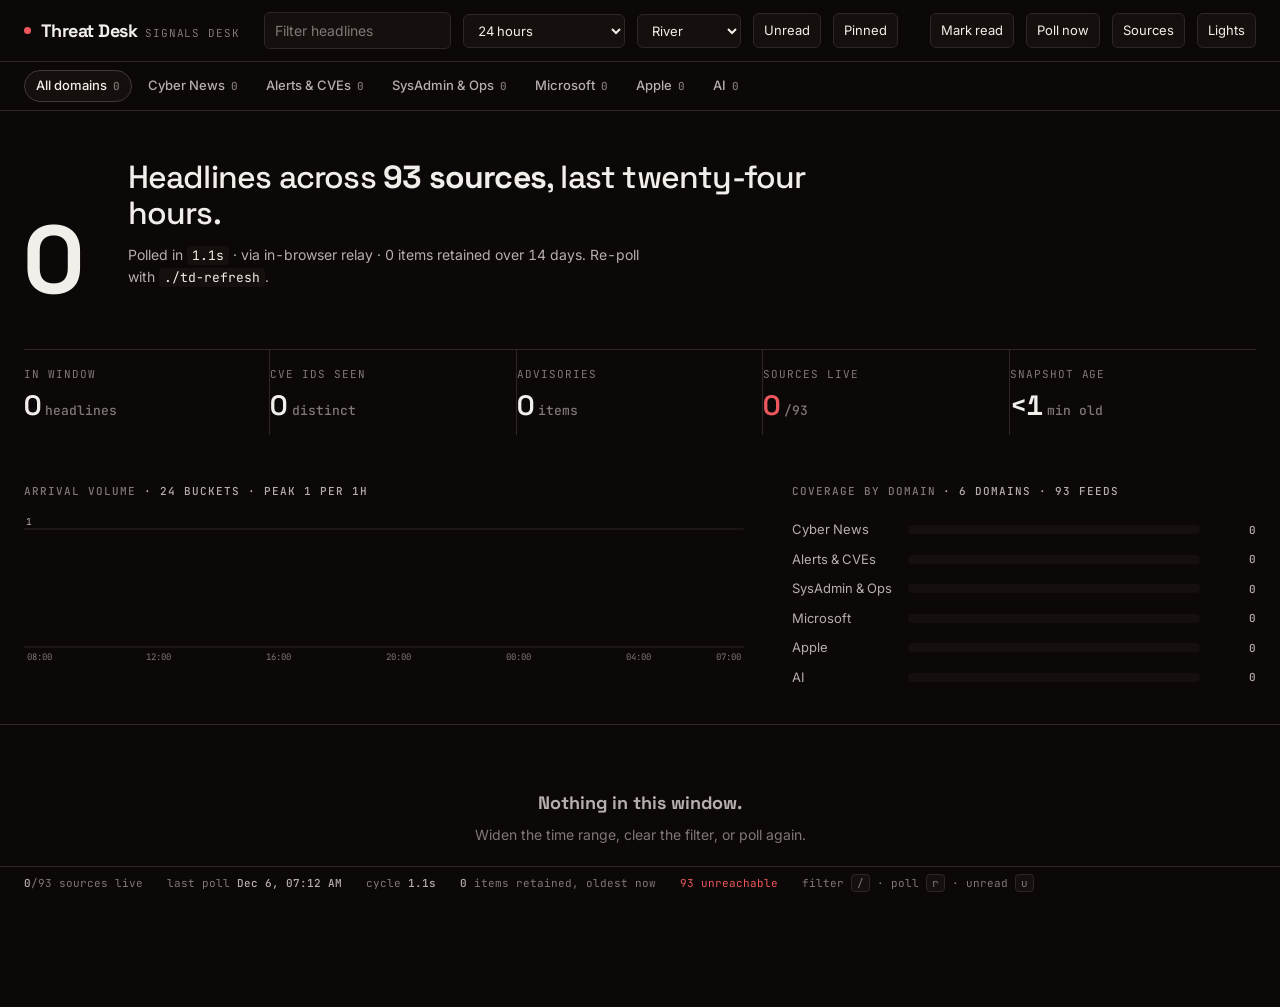
==== threat-desk.html @ 915865d3 "Threat Desk: 93-source security/IT/AI news dashboard Static single-page reader plus a stdlib-only Py" ====
<!doctype html>
<html lang="en" data-theme="night">
<head>
<meta charset="utf-8">
<meta name="viewport" content="width=device-width,initial-scale=1">
<title>Threat Desk</title>
<link rel="preconnect" href="https://fonts.googleapis.com">
<link rel="preconnect" href="https://fonts.gstatic.com" crossorigin>
<link href="https://fonts.googleapis.com/css2?family=Space+Grotesk:wght@500;600;700&family=Inter:wght@400;500;600&family=JetBrains+Mono:wght@400;500;700&display=swap" rel="stylesheet">
<style>
/* Hallmark · genre: atmospheric · macrostructure: Stat-Led · theme: Midnight
 * enrichment: none (typography + data only) · nav: N9 edge-aligned · footer: Ft2 inline status line
 * tone: utilitarian-editorial · anchor hue: 40 (warm) · accent: signal amber, <3% of viewport
 * pre-emit critique: P5 H5 E4 S5 R4 V5
 * Every figure on this page is counted from the live snapshot. No invented metrics.
 */

:root{
  --color-paper:    oklch(14% 0.008 40);
  --color-paper-2:  oklch(17.5% 0.010 40);
  --color-paper-3:  oklch(21% 0.011 40);
  --color-rule:     oklch(28% 0.009 40);
  --color-rule-2:   oklch(35% 0.010 40);
  --color-muted:    oklch(58% 0.008 40);
  --color-ink-2:    oklch(76% 0.007 45);
  --color-ink:      oklch(95% 0.006 60);
  --color-accent:   oklch(70% 0.175 55);
  --color-focus:    oklch(74% 0.170 55);
  --color-critical: oklch(66% 0.185 22);
  --color-good:     oklch(72% 0.130 155);
  --color-data:     oklch(66% 0.115 235);
  --color-scrim:    oklch(10% 0.010 40 / .74);

  --font-display:"Space Grotesk","Helvetica Neue",Helvetica,Arial,sans-serif;
  --font-body:Inter,-apple-system,BlinkMacSystemFont,"Segoe UI",Helvetica,Arial,sans-serif;
  --font-mono:"JetBrains Mono",ui-monospace,SFMono-Regular,Menlo,monospace;

  --text-figure:clamp(3.25rem,7vw + .5rem,6rem);
  --text-3xl:clamp(1.5rem,2vw + .6rem,2rem);
  --text-xl:1.125rem;
  --text-base:.875rem;
  --text-sm:.8125rem;
  --text-xs:.6875rem;

  --space-2xs:4px; --space-xs:8px; --space-sm:12px; --space-md:16px;
  --space-lg:24px; --space-xl:32px; --space-2xl:48px; --space-3xl:64px;

  --rule-hair:1px;
  --radius-sm:4px; --radius-md:6px; --radius-pill:999px;
  --ease-out:cubic-bezier(.22,.61,.36,1);
  --ease-in-out:cubic-bezier(.4,0,.2,1);
  --dur-fast:120ms; --dur-mid:220ms;
}
html[data-theme="day"]{
  --color-paper:    oklch(97.5% 0.006 60);
  --color-paper-2:  oklch(94.5% 0.008 60);
  --color-paper-3:  oklch(91% 0.009 60);
  --color-rule:     oklch(84% 0.008 60);
  --color-rule-2:   oklch(74% 0.010 60);
  --color-muted:    oklch(52% 0.010 55);
  --color-ink-2:    oklch(38% 0.010 50);
  --color-ink:      oklch(19% 0.011 45);
  --color-accent:   oklch(54% 0.180 45);
  --color-focus:    oklch(50% 0.180 45);
  --color-critical: oklch(50% 0.190 25);
  --color-good:     oklch(48% 0.120 155);
  --color-data:     oklch(48% 0.130 240);
  --color-scrim:    oklch(28% 0.010 55 / .55);
}

*{box-sizing:border-box}
html,body{overflow-x:clip}
body{
  margin:0;background:var(--color-paper);color:var(--color-ink);
  font:400 var(--text-base)/1.5 var(--font-body);
  -webkit-font-smoothing:antialiased;
  font-variant-numeric:tabular-nums;
}
a{color:inherit;text-decoration:none}
button,select,input{font:inherit;color:inherit}
:focus-visible{outline:2px solid var(--color-focus);outline-offset:2px;transition:none}
.tnum{font-variant-numeric:tabular-nums}
h1,h2,h3{font-family:var(--font-display);font-style:normal;letter-spacing:-.025em;margin:0}

.bar{position:fixed;top:0;left:0;height:2px;width:0;background:var(--color-accent);
  z-index:99;transition:width var(--dur-mid) var(--ease-out)}
.ctl{position:sticky;top:0;z-index:60;background:var(--color-paper);
  border-bottom:var(--rule-hair) solid var(--color-rule);
  display:flex;align-items:center;gap:var(--space-sm);
  padding:var(--space-sm) var(--space-lg);flex-wrap:wrap}
.mark{display:flex;align-items:baseline;gap:var(--space-xs);margin-right:var(--space-sm)}
.mark b{font-family:var(--font-display);font-weight:700;font-size:var(--text-xl);
  letter-spacing:-.03em}
.mark span{font-family:var(--font-mono);font-size:var(--text-xs);color:var(--color-muted);
  text-transform:uppercase;letter-spacing:.08em}
.led{width:7px;height:7px;border-radius:50%;background:var(--color-good);
  align-self:center;margin-right:2px}
.led[data-s="busy"]{background:var(--color-accent)}
.led[data-s="err"]{background:var(--color-critical)}

input[type=search]{background:var(--color-paper-2);border:var(--rule-hair) solid var(--color-rule);
  border-radius:var(--radius-md);padding:7px 10px;min-width:180px;flex:1 1 180px;max-width:300px;
  outline:none;transition:border-color var(--dur-fast) var(--ease-out)}
input[type=search]::placeholder{color:var(--color-muted)}
input[type=search]:hover{border-color:var(--color-rule-2)}
select,.btn{background:var(--color-paper-2);border:var(--rule-hair) solid var(--color-rule);
  border-radius:var(--radius-md);padding:7px 10px;cursor:pointer;white-space:nowrap;
  font-size:var(--text-sm);
  transition:border-color var(--dur-fast) var(--ease-out),background var(--dur-fast) var(--ease-out)}
.btn:hover,select:hover{border-color:var(--color-rule-2);background:var(--color-paper-3)}
.btn:active{transform:translateY(1px)}
.btn[aria-pressed="true"]{border-color:var(--color-accent);color:var(--color-accent)}
.btn:disabled{opacity:.45;cursor:not-allowed}
.grow{flex:1}

.rail{position:sticky;top:52px;z-index:50;background:var(--color-paper);
  border-bottom:var(--rule-hair) solid var(--color-rule);
  display:flex;gap:var(--space-2xs);padding:var(--space-xs) var(--space-lg);
  overflow-x:auto;scrollbar-width:none}
.rail::-webkit-scrollbar{display:none}
.tab{background:none;border:var(--rule-hair) solid transparent;border-radius:var(--radius-pill);
  padding:5px 11px;color:var(--color-ink-2);font-size:var(--text-sm);font-weight:500;
  white-space:nowrap;cursor:pointer;
  transition:color var(--dur-fast) var(--ease-out),border-color var(--dur-fast) var(--ease-out)}
.tab:hover{color:var(--color-ink);border-color:var(--color-rule)}
.tab[aria-selected="true"]{color:var(--color-ink);border-color:var(--color-rule-2);
  background:var(--color-paper-2)}
.tab i{font-style:normal;font-family:var(--font-mono);font-size:var(--text-xs);
  color:var(--color-muted);margin-left:6px}

.deck{padding:var(--space-2xl) var(--space-lg) var(--space-xl);
  max-width:1560px;margin:0 auto;
  border-bottom:var(--rule-hair) solid var(--color-rule)}
.lede{display:grid;grid-template-columns:minmax(0,auto) minmax(0,1fr);
  gap:var(--space-xl) var(--space-2xl);align-items:end}
.figure{font-family:var(--font-display);font-weight:700;font-size:var(--text-figure);
  line-height:.86;letter-spacing:-.045em;font-variant-numeric:tabular-nums;
  overflow-wrap:anywhere;min-width:0}
.claim{font-family:var(--font-display);font-weight:500;font-size:var(--text-3xl);
  line-height:1.15;max-width:34ch;overflow-wrap:anywhere;min-width:0}
.claim b{font-weight:700}
.qual{color:var(--color-ink-2);margin-top:var(--space-sm);max-width:58ch;font-size:var(--text-base)}
.qual code{font-family:var(--font-mono);font-size:.8125rem;color:var(--color-ink);
  background:var(--color-paper-2);padding:1px 5px;border-radius:var(--radius-sm)}

.kpis{display:grid;grid-template-columns:repeat(auto-fit,minmax(150px,1fr));
  margin-top:var(--space-2xl);border-top:var(--rule-hair) solid var(--color-rule)}
.kpi{padding:var(--space-md) var(--space-lg) var(--space-md) 0;
  border-right:var(--rule-hair) solid var(--color-rule)}
.kpi:last-child{border-right:0}
.kpi dt{font-family:var(--font-mono);font-size:var(--text-xs);color:var(--color-muted);
  text-transform:uppercase;letter-spacing:.09em;margin-bottom:var(--space-xs)}
.kpi dd{margin:0;font-family:var(--font-display);font-weight:600;font-size:1.75rem;
  line-height:1;letter-spacing:-.03em}
.kpi dd small{font-size:.8125rem;font-weight:500;color:var(--color-muted);
  font-family:var(--font-mono);margin-left:5px;letter-spacing:0}
.kpi.alarm dd{color:var(--color-critical)}

.plots{display:grid;grid-template-columns:minmax(0,1.55fr) minmax(0,1fr);
  gap:var(--space-2xl);margin-top:var(--space-2xl)}
.plot h3{font-family:var(--font-mono);font-weight:500;font-size:var(--text-xs);
  color:var(--color-muted);text-transform:uppercase;letter-spacing:.09em;
  margin-bottom:var(--space-md)}
.plot h3 b{color:var(--color-ink-2);font-weight:500}
.plot svg{display:block;width:100%;height:auto;overflow:visible}
.gridline{stroke:var(--color-rule);stroke-width:1}
.col{fill:var(--color-data)}
.col.peak{fill:var(--color-accent)}
.axis{fill:var(--color-muted);font-family:var(--font-mono);font-size:9px}
.vlabel{fill:var(--color-ink-2);font-family:var(--font-mono);font-size:9.5px}
.catrow{display:grid;grid-template-columns:104px minmax(0,1fr) 44px;
  align-items:center;gap:var(--space-sm);padding:5px 0;font-size:var(--text-sm)}
.catrow span:first-child{color:var(--color-ink-2);overflow:hidden;text-overflow:ellipsis;
  white-space:nowrap}
.track{height:9px;background:var(--color-paper-2);border-radius:var(--radius-sm);overflow:hidden}
.track i{display:block;height:100%;background:var(--color-data);
  border-radius:0 var(--radius-sm) var(--radius-sm) 0}
.catrow b{font-family:var(--font-mono);font-weight:500;text-align:right;
  color:var(--color-ink-2);font-size:var(--text-xs)}

main{max-width:1560px;margin:0 auto;padding:0 var(--space-lg) var(--space-3xl)}
.daymark{display:flex;align-items:center;gap:var(--space-md);
  margin:var(--space-xl) 0 var(--space-2xs);padding-top:var(--space-sm)}
.daymark h2{font-family:var(--font-mono);font-weight:500;font-size:var(--text-xs);
  color:var(--color-muted);text-transform:uppercase;letter-spacing:.11em}
.daymark hr{flex:1;border:0;border-top:var(--rule-hair) solid var(--color-rule);margin:0}
.daymark em{font-style:normal;font-family:var(--font-mono);font-size:var(--text-xs);
  color:var(--color-muted)}

.row{display:grid;grid-template-columns:22px 52px minmax(0,1fr) auto 196px;
  align-items:baseline;gap:var(--space-md);
  padding:9px var(--space-xs);border-bottom:var(--rule-hair) solid var(--color-rule);
  transition:background var(--dur-fast) var(--ease-out)}
.row:hover{background:var(--color-paper-2)}
.row.seen .head,.row.seen .src{color:var(--color-muted)}
.pin{background:none;border:0;padding:0;cursor:pointer;color:var(--color-rule-2);
  font-size:.75rem;line-height:1;align-self:center;
  transition:color var(--dur-fast) var(--ease-out)}
.pin:hover{color:var(--color-ink-2)}
.pin[aria-pressed="true"]{color:var(--color-accent)}
.when{font-family:var(--font-mono);font-size:var(--text-xs);color:var(--color-muted);
  text-align:right}
.head{font-weight:450;min-width:0;overflow-wrap:anywhere}
.head a{transition:color var(--dur-fast) var(--ease-out)}
.head a:hover{color:var(--color-accent)}
.gist{display:none;color:var(--color-ink-2);font-size:var(--text-sm);
  margin-top:var(--space-2xs);max-width:88ch}
.row.open .gist{display:block}
.cve{font-family:var(--font-mono);font-size:var(--text-xs);color:var(--color-critical);
  border:var(--rule-hair) solid var(--color-critical);border-radius:var(--radius-sm);
  padding:1px 5px;white-space:nowrap}
.src{font-family:var(--font-mono);font-size:var(--text-xs);color:var(--color-ink-2);
  text-align:right;overflow:hidden;text-overflow:ellipsis;white-space:nowrap}
.src i{font-style:normal;color:var(--color-muted)}
.dot{display:inline-block;width:5px;height:5px;border-radius:50%;
  background:var(--color-accent);margin-right:6px;vertical-align:middle}

.grid{display:grid;grid-template-columns:repeat(auto-fill,minmax(300px,1fr));
  gap:var(--space-md);margin-top:var(--space-lg)}
.panel{background:var(--color-paper-2);border:var(--rule-hair) solid var(--color-rule);
  border-radius:var(--radius-md);display:flex;flex-direction:column;max-height:440px}
.panel header{display:flex;justify-content:space-between;align-items:baseline;
  gap:var(--space-xs);padding:10px var(--space-sm);
  border-bottom:var(--rule-hair) solid var(--color-rule)}
.panel header h3{font-size:var(--text-sm);font-weight:600;letter-spacing:-.01em;
  min-width:0;overflow:hidden;text-overflow:ellipsis;white-space:nowrap}
.panel header span{font-family:var(--font-mono);font-size:var(--text-xs);color:var(--color-muted)}
.panel ul{list-style:none;margin:0;padding:var(--space-2xs) 0;overflow-y:auto}
.panel li{padding:7px var(--space-sm);border-bottom:var(--rule-hair) solid var(--color-rule);
  font-size:var(--text-sm);line-height:1.35}
.panel li:last-child{border-bottom:0}
.panel li:hover{background:var(--color-paper-3)}
.panel li p{margin:3px 0 0;font-family:var(--font-mono);font-size:var(--text-xs);
  color:var(--color-muted)}

.void{color:var(--color-muted);padding:var(--space-3xl) var(--space-lg);text-align:center}
.void b{display:block;font-family:var(--font-display);font-size:var(--text-xl);
  color:var(--color-ink-2);margin-bottom:var(--space-xs)}

.status{position:sticky;bottom:0;z-index:55;background:var(--color-paper);
  border-top:var(--rule-hair) solid var(--color-rule);
  display:flex;gap:var(--space-lg);flex-wrap:wrap;
  padding:var(--space-xs) var(--space-lg);
  font-family:var(--font-mono);font-size:var(--text-xs);color:var(--color-muted)}
.status b{color:var(--color-ink-2);font-weight:500}
.status .fail{color:var(--color-critical)}

dialog{background:var(--color-paper);color:var(--color-ink);
  border:var(--rule-hair) solid var(--color-rule-2);border-radius:var(--radius-md);
  max-width:660px;width:min(94vw,660px);padding:0}
dialog::backdrop{background:var(--color-scrim)}
dialog header{display:flex;justify-content:space-between;align-items:center;gap:var(--space-md);
  padding:var(--space-sm) var(--space-md);border-bottom:var(--rule-hair) solid var(--color-rule)}
dialog header h3{font-size:var(--text-base)}
dialog .scroll{padding:var(--space-md);max-height:62vh;overflow:auto}
.feedrow{display:grid;grid-template-columns:minmax(0,1fr) auto;gap:var(--space-md);
  align-items:start;padding:7px 0;border-bottom:var(--rule-hair) solid var(--color-rule)}
.feedrow label{display:flex;gap:var(--space-xs);align-items:baseline;cursor:pointer;
  font-size:var(--text-sm)}
.feedrow .u{font-family:var(--font-mono);font-size:var(--text-xs);color:var(--color-muted);
  word-break:break-all;margin-top:2px;padding-left:22px}
.feedrow .stat{font-family:var(--font-mono);font-size:var(--text-xs);color:var(--color-muted);
  white-space:nowrap;text-align:right}
.feedrow .stat.bad{color:var(--color-critical)}
.catmark{font-family:var(--font-mono);font-size:var(--text-xs);color:var(--color-accent);
  text-transform:uppercase;letter-spacing:.1em;margin:var(--space-md) 0 var(--space-2xs)}
kbd{font-family:var(--font-mono);font-size:var(--text-xs);background:var(--color-paper-2);
  border:var(--rule-hair) solid var(--color-rule);border-radius:var(--radius-sm);padding:1px 5px}

@media (max-width:1080px){
  .plots{grid-template-columns:minmax(0,1fr)}
  .lede{grid-template-columns:minmax(0,1fr);align-items:start}
}
@media (max-width:720px){
  .ctl,.rail,.status,main,.deck{padding-left:var(--space-md);padding-right:var(--space-md)}
  .ctl{gap:var(--space-xs) var(--space-2xs);padding-top:var(--space-xs);
    padding-bottom:var(--space-xs)}
  .ctl .btn,.ctl select{padding:6px 9px;font-size:var(--text-xs)}
  .mark{width:100%;margin-right:0}
  input[type=search]{max-width:none;flex-basis:100%}
  .rail{position:static}
  .status{position:static}
  .deck{padding-top:var(--space-xl)}
  .row{grid-template-columns:20px 46px minmax(0,1fr);row-gap:var(--space-2xs)}
  .row .cve{grid-column:2;justify-self:start}
  .row .src{grid-column:3;text-align:left;justify-self:start}
  .gist{display:none!important}
  .kpis{grid-template-columns:repeat(2,minmax(0,1fr));gap:0 var(--space-md)}
  .kpi{border-right:0;border-bottom:var(--rule-hair) solid var(--color-rule);padding-right:0}
  .status{gap:var(--space-sm)}
}
@media (prefers-reduced-motion:reduce){
  *{transition-duration:60ms!important;animation:none!important}
}
</style>
</head>
<body>
<div class="bar" id="bar" aria-hidden="true"></div>

<div class="ctl">
  <div class="mark"><span class="led" id="led" title="poll status"></span>
    <b>Threat&nbsp;Desk</b><span id="opline">signals desk</span></div>
  <input type="search" id="q" placeholder="Filter headlines" aria-label="Filter headlines">
  <select id="win" aria-label="Time window">
    <option value="6">6 hours</option>
    <option value="24" selected>24 hours</option>
    <option value="72">3 days</option>
    <option value="168">7 days</option>
    <option value="0">Everything retained</option>
  </select>
  <select id="view" aria-label="Layout">
    <option value="river">River</option>
    <option value="grid">By source</option>
  </select>
  <button class="btn" id="unseen" aria-pressed="false">Unread</button>
  <button class="btn" id="pinned" aria-pressed="false">Pinned</button>
  <div class="grow"></div>
  <button class="btn" id="markall">Mark read</button>
  <button class="btn" id="poll">Poll now</button>
  <button class="btn" id="srcbtn">Sources</button>
  <button class="btn" id="lights" aria-label="Toggle light and dark">Lights</button>
</div>

<nav class="rail" id="rail" role="tablist" aria-label="Coverage domains"></nav>

<section class="deck" aria-label="Coverage summary">
  <div class="lede">
    <div class="figure tnum" id="figure">&mdash;</div>
    <div>
      <h1 class="claim" id="claim">Headlines pulled since the last poll.</h1>
      <p class="qual" id="qual"></p>
    </div>
  </div>
  <dl class="kpis" id="kpis"></dl>
  <div class="plots">
    <div class="plot"><h3 id="volh">Arrival volume</h3><div id="vol"></div></div>
    <div class="plot"><h3 id="cath">Coverage by domain</h3><div id="cat"></div></div>
  </div>
</section>

<main id="out"><div class="void"><b>Loading snapshot&hellip;</b></div></main>

<footer class="status" id="status"></footer>

<dialog id="dlg" aria-label="Source inventory">
  <header><h3>Source inventory <span id="dcount"></span></h3>
    <button class="btn" id="dclose">Close</button></header>
  <div class="scroll" id="dbody"></div>
</dialog>

<script>
const FEEDS = {
  "Cyber News": [
    {n:"Krebs on Security", u:"https://krebsonsecurity.com/feed/"},
    {n:"BleepingComputer", u:"https://www.bleepingcomputer.com/feed/"},
    {n:"The Hacker News", u:"https://feeds.feedburner.com/TheHackersNews"},
    {n:"The Record", u:"https://therecord.media/feed"},
    {n:"SecurityWeek", u:"https://www.securityweek.com/feed/"},
    {n:"Dark Reading", u:"https://www.darkreading.com/rss.xml"},
    {n:"Schneier on Security", u:"https://www.schneier.com/feed/atom/"},
    {n:"Graham Cluley", u:"https://grahamcluley.com/feed/"},
    {n:"Risky Business News", u:"https://news.risky.biz/feed/"},
    {n:"SANS Internet Storm Center", u:"https://isc.sans.edu/rssfeed_full.xml"},
    {n:"Ars Technica Security", u:"https://arstechnica.com/security/feed/"},
    {n:"Help Net Security", u:"https://www.helpnetsecurity.com/feed/"},
    {n:"Infosecurity Magazine", u:"https://www.infosecurity-magazine.com/rss/news/"},
    {n:"CyberScoop", u:"https://cyberscoop.com/feed/"},
    {n:"Malwarebytes Labs", u:"https://www.malwarebytes.com/blog/feed/index.xml"},
    {n:"Sophos News", u:"https://feeds.feedburner.com/sophos/dgdY"},
    {n:"Google Project Zero", u:"https://googleprojectzero.blogspot.com/feeds/posts/default"},
    {n:"Unit 42 (Palo Alto)", u:"https://unit42.paloaltonetworks.com/feed/"},
    {n:"Cisco Talos", u:"https://blog.talosintelligence.com/rss/"},
    {n:"Microsoft Security Blog", u:"https://www.microsoft.com/en-us/security/blog/feed/"},
    {n:"Rapid7", u:"https://blog.rapid7.com/rss/"},
    {n:"Securelist (Kaspersky)", u:"https://securelist.com/feed/"},
    {n:"CrowdStrike Blog", u:"https://www.crowdstrike.com/en-us/blog/feed"},
    {n:"ESET WeLiveSecurity", u:"https://www.welivesecurity.com/en/rss/feed/"},
    {n:"Bitdefender Labs", u:"https://www.bitdefender.com/blog/api/rss/labs/"},
    {n:"Tenable Blog", u:"https://www.tenable.com/blog/feed"},
    {n:"Wiz Blog", u:"https://www.wiz.io/feed/rss.xml"},
    {n:"Qualys Blog", u:"https://blog.qualys.com/feed"},
    {n:"Citizen Lab", u:"https://citizenlab.ca/feed/"},
    {n:"Have I Been Pwned", u:"https://feeds.feedburner.com/haveibeenpwnedlatestbreaches"}
  ],
  "Alerts & CVEs": [
    {n:"CISA All Advisories", u:"https://www.cisa.gov/cybersecurity-advisories/all.xml"},
    {n:"CISA Cybersecurity Advisories", u:"https://www.cisa.gov/cybersecurity-advisories/cybersecurity-advisories.xml"},
    {n:"CISA ICS Advisories", u:"https://www.cisa.gov/cybersecurity-advisories/ics-advisories.xml"},
    {n:"NCSC UK", u:"https://www.ncsc.gov.uk/api/1/services/v1/report-rss-feed.xml"},
    {n:"CVE Feed (latest)", u:"https://cvefeed.io/rssfeed/latest.xml"},
    {n:"Zero Day Initiative (published)", u:"https://www.zerodayinitiative.com/rss/published/"},
    {n:"Zero Day Initiative (upcoming)", u:"https://www.zerodayinitiative.com/rss/upcoming/"},
    {n:"Full Disclosure", u:"https://seclists.org/rss/fulldisclosure.rss"},
    {n:"Exploit-DB", u:"https://www.exploit-db.com/rss.xml"},
    {n:"Ubuntu Security Notices", u:"https://ubuntu.com/security/notices/rss.xml"},
    {n:"MSRC Update Guide", u:"https://api.msrc.microsoft.com/update-guide/rss"},
    {n:"Apple OS & Security Releases", u:"https://developer.apple.com/news/releases/rss/releases.rss"}
  ],
  "SysAdmin & Ops": [
    {n:"The Register", u:"https://www.theregister.com/headlines.atom"},
    {n:"Ars Technica IT", u:"https://feeds.arstechnica.com/arstechnica/technology-lab"},
    {n:"Hacker News", u:"https://hnrss.org/frontpage"},
    {n:"Cloudflare Blog", u:"https://blog.cloudflare.com/rss/"},
    {n:"AWS News", u:"https://aws.amazon.com/blogs/aws/feed/"},
    {n:"Google Cloud Blog", u:"https://cloudblog.withgoogle.com/rss/"},
    {n:"Kubernetes Blog", u:"https://kubernetes.io/feed.xml"},
    {n:"Docker Blog", u:"https://www.docker.com/blog/feed/"},
    {n:"IT Notes", u:"https://it-notes.dragas.net/index.xml"},
    {n:"ServeTheHome", u:"https://www.servethehome.com/feed/"},
    {n:"Last Week in AWS", u:"https://www.lastweekinaws.com/feed/"},
    {n:"Practical 365", u:"https://practical365.com/feed/"},
    {n:"4sysops", u:"https://4sysops.com/feed/"},
    {n:"Petri IT Knowledgebase", u:"https://petri.com/feed/"}
  ],
  "Microsoft": [
    {n:"Microsoft 365 Blog", u:"https://www.microsoft.com/en-us/microsoft-365/blog/feed/"},
    {n:"Windows Blogs", u:"https://blogs.windows.com/feed"},
    {n:"Windows Insider", u:"https://blogs.windows.com/windows-insider/feed/"},
    {n:"Windows IT Pro Blog", u:"https://techcommunity.microsoft.com/t5/s/gxcuf89792/rss/board?board.id=Windows-ITPro-Blog"},
    {n:"Azure Updates", u:"https://www.microsoft.com/releasecommunications/api/v2/azure/rss"},
    {n:"Microsoft 365 Roadmap", u:"https://www.microsoft.com/releasecommunications/api/v2/m365/rss"},
    {n:"Microsoft Dev Blogs", u:"https://devblogs.microsoft.com/feed/"},
    {n:"PowerShell Team", u:"https://devblogs.microsoft.com/powershell/feed/"},
    {n:"Azure Infrastructure Blog", u:"https://techcommunity.microsoft.com/t5/s/gxcuf89792/rss/board?board.id=AzureInfrastructureBlog"},
    {n:"Neowin", u:"https://www.neowin.net/news/rss/"},
    {n:"Windows Central", u:"https://www.windowscentral.com/rss"}
  ],
  "Apple": [
    {n:"Apple Newsroom", u:"https://www.apple.com/newsroom/rss-feed.rss"},
    {n:"Apple Developer News", u:"https://developer.apple.com/news/rss/news.rss"},
    {n:"Apple OS & Security Releases", u:"https://developer.apple.com/news/releases/rss/releases.rss"},
    {n:"9to5Mac", u:"https://9to5mac.com/feed/"},
    {n:"MacRumors", u:"https://feeds.macrumors.com/MacRumors-All"},
    {n:"AppleInsider", u:"https://appleinsider.com/rss/news/"},
    {n:"Six Colors", u:"https://sixcolors.com/feed/"},
    {n:"Daring Fireball", u:"https://daringfireball.net/feeds/main"},
    {n:"The Eclectic Light Company", u:"https://eclecticlight.co/feed/"},
    {n:"Mr. Macintosh", u:"https://mrmacintosh.com/feed/"},
    {n:"Michael Tsai", u:"https://mjtsai.com/blog/feed/"}
  ],
  "AI": [
    {n:"OpenAI", u:"https://openai.com/news/rss.xml"},
    {n:"Google DeepMind", u:"https://deepmind.google/blog/rss.xml"},
    {n:"Google AI", u:"https://blog.google/technology/ai/rss/"},
    {n:"Hugging Face", u:"https://huggingface.co/blog/feed.xml"},
    {n:"Simon Willison", u:"https://simonwillison.net/atom/everything/"},
    {n:"Import AI", u:"https://importai.substack.com/feed"},
    {n:"Latent Space", u:"https://www.latent.space/feed"},
    {n:"Ahead of AI", u:"https://magazine.sebastianraschka.com/feed"},
    {n:"MIT Tech Review AI", u:"https://www.technologyreview.com/topic/artificial-intelligence/feed"},
    {n:"The Verge AI", u:"https://www.theverge.com/rss/ai-artificial-intelligence/index.xml"},
    {n:"Ars Technica AI", u:"https://arstechnica.com/ai/feed/"},
    {n:"Microsoft Research", u:"https://www.microsoft.com/en-us/research/feed/"},
    {n:"NVIDIA Blog", u:"https://blogs.nvidia.com/feed/"},
    {n:"arXiv cs.AI", u:"https://export.arxiv.org/api/query?search_query=cat:cs.AI&sortBy=submittedDate&sortOrder=descending&max_results=40"},
    {n:"arXiv cs.CR", u:"https://export.arxiv.org/api/query?search_query=cat:cs.CR&sortBy=submittedDate&sortOrder=descending&max_results=40"}
  ]
};var EMBED={t:0,items:[],health:[],poll:null}; /*__EMBED__*/

/* ── operator label ────────────────────────────────────────────────
   Put your name between the quotes and it appears in the masthead and
   the status line. Left blank, the desk just reads "signals desk".   */
const OPERATOR = "";

const LS={seen:'td.seen',pin:'td.pin',off:'td.off',cache:'td.cache',
          lights:'td.lights',tab:'td.tab',view:'td.view'};
const load=(k,d)=>{try{return JSON.parse(localStorage.getItem(k))??d}catch(e){return d}};
const save=(k,v)=>{try{localStorage.setItem(k,JSON.stringify(v))}catch(e){}};

let seen=new Set(load(LS.seen,[]));
let pin=new Map(load(LS.pin,[]));
let off=new Set(load(LS.off,[]));
let items=[], health=[], poll=null, stamp=0;
let feedState={};
let tab=load(LS.tab,'ALL'), unseenOnly=false, pinnedOnly=false;

const CATS=Object.keys(FEEDS);
const ALLFEEDS=CATS.flatMap(c=>FEEDS[c].map(f=>({...f,cat:c})));
const el=id=>document.getElementById(id);
const CVE=/CVE-\d{4}-\d{4,7}/i;
/* short domain codes so the source column stays one dense line */
const CODE={'Cyber News':'CYB','Alerts & CVEs':'ADV','SysAdmin & Ops':'OPS',
            'Microsoft':'MS','Apple':'APL','AI':'AI'};
const code=c=>CODE[c]||c.slice(0,3).toUpperCase();

const PROXIES=[u=>u,u=>'https://api.rss2json.com/v1/api.json?rss_url='+encodeURIComponent(u)];
const T=(u,ms=9000)=>fetch(u,{redirect:'follow',signal:AbortSignal.timeout(ms)});

async function grab(url){
  let lastErr='';
  for(const p of PROXIES){
    const target=p(url);
    try{
      const r=await T(target);
      if(!r.ok){lastErr='HTTP '+r.status;continue}
      const t=await r.text();
      if(t.length<80){lastErr='empty';continue}
      if(target.includes('rss2json')){
        const j=JSON.parse(t);
        if(j.status!=='ok'){lastErr=(j.message||'rss2json error').slice(0,60);continue}
        return {json:j};
      }
      return t;
    }catch(e){lastErr=(e.name==='TimeoutError'?'timeout':e.message)||'fetch failed'}
  }
  throw new Error(lastErr||'unreachable');
}

const pickText=(e,...names)=>{
  for(const n of names){const x=e.querySelector(n);if(x&&x.textContent.trim())return x.textContent.trim()}
  return '';
};
function linkOf(e){
  const a=[...e.querySelectorAll('link')];
  const alt=a.find(l=>l.getAttribute('rel')==='alternate'&&l.getAttribute('href'));
  if(alt)return alt.getAttribute('href');
  const h=a.find(l=>l.getAttribute('href'));
  if(h)return h.getAttribute('href');
  const t=a.find(l=>l.textContent.trim());
  return t?t.textContent.trim():pickText(e,'guid');
}
const strip=s=>s.replace(/<[^>]*>/g,' ').replace(/&[a-z#0-9]+;/gi,' ').replace(/\s+/g,' ').trim();

function parse(raw,feed){
  if(raw&&raw.json)
    return (raw.json.items||[]).map(i=>mk(i.title,i.link,i.pubDate,i.description,feed));
  const doc=new DOMParser().parseFromString(raw,'text/xml');
  const nodes=[...doc.querySelectorAll('item,entry')];
  if(!nodes.length)throw new Error('no items');
  return nodes.map(e=>node(e,feed)).filter(Boolean);
}
function node(e,feed){
  const title=pickText(e,'title');
  if(!title)return null;
  return mk(title,linkOf(e),pickText(e,'pubDate','published','updated','date'),
            pickText(e,'description','summary','content'),feed);
}
function mk(title,link,date,gist,feed){
  let t=Date.parse(date||'')||0;
  if(t>Date.now())t=Date.now();
  return {id:(feed.n+'|'+(link||title)).slice(0,300),title:strip(title).slice(0,300),
          link:link||'',ts:t,sum:strip(gist||'').slice(0,320),src:feed.n,cat:feed.cat};
}

let polling=false;
async function repoll(){
  if(polling)return;
  polling=true;
  el('poll').disabled=true;
  const active=ALLFEEDS.filter(f=>!off.has(f.u));
  const queue=[...active];
  let done=0,ok=0;
  const t0=Date.now();
  el('led').dataset.s='busy';
  const worker=async()=>{
    while(queue.length){
      const f=queue.shift();
      try{
        const got=parse(await grab(f.u),f);
        items=items.filter(i=>i.src!==f.n).concat(got);
        feedState[f.n]={ok:1,items:got.length};ok++;
      }catch(e){feedState[f.n]={ok:0,err:e.message}}
      done++;
      el('bar').style.width=(done/active.length*100)+'%';
      el('status').innerHTML='<span>polling <b>'+done+'</b>/'+active.length+' sources…</span>';
      if(done%6===0)draw();
    }
  };
  await Promise.all(Array.from({length:8},worker));
  dedupe();
  health=active.map(f=>({n:f.n,cat:f.cat,ok:feedState[f.n]&&feedState[f.n].ok?1:0,
                         items:(feedState[f.n]||{}).items||0,ms:0,
                         err:(feedState[f.n]||{}).err||''}));
  poll={sources:active.length,live:ok,seconds:+((Date.now()-t0)/1000).toFixed(1),
        median_ms:0,retain_days:14,browser:1};
  stamp=Date.now();
  save(LS.cache,{t:stamp,items:items.slice(0,4000),health,poll});
  el('led').dataset.s=ok?'':'err';
  el('bar').style.width='0';
  el('poll').disabled=false;
  polling=false;
  draw();
}
function dedupe(){
  const keys=new Set(),out=[];
  for(const i of items.sort((a,b)=>b.ts-a.ts)){
    const k=i.title.toLowerCase().replace(/[^a-z0-9]/g,'').slice(0,70);
    if(k&&keys.has(k))continue;
    keys.add(k);out.push(i);
  }
  items=out;
}

const hours=()=>+el('win').value;
const windowStart=()=>{const h=hours();return h?Date.now()-h*36e5:0};
function inWindow(){
  const cut=windowStart();
  return items.filter(i=>!cut||!i.ts||i.ts>=cut);
}
function visible(){
  const q=el('q').value.trim().toLowerCase();
  const cut=windowStart();
  const list=pinnedOnly?[...pin.values()]:items;
  return list.filter(i=>{
    if(tab!=='ALL'&&i.cat!==tab)return false;
    if(!pinnedOnly&&cut&&i.ts&&i.ts<cut)return false;
    if(unseenOnly&&seen.has(i.id))return false;
    if(q&&!(i.title+' '+i.src+' '+i.sum).toLowerCase().includes(q))return false;
    return true;
  }).sort((a,b)=>b.ts-a.ts);
}
const num=n=>n.toLocaleString('en-US');
const ago=ts=>{
  if(!ts)return '—';
  const m=(Date.now()-ts)/6e4;
  if(m<1)return 'now';
  if(m<60)return Math.round(m)+'m';
  if(m<48*60)return Math.round(m/60)+'h';
  return Math.round(m/1440)+'d';
};
const esc=s=>String(s).replace(/[&<>"]/g,c=>({'&':'&amp;','<':'&lt;','>':'&gt;','"':'&quot;'}[c]));

/* ── masthead: lead figure, worded claim, counted KPIs ─────────── */
const WORDS={6:'six hours',24:'twenty-four hours',72:'three days',168:'seven days'};

function masthead(){
  const win=inWindow();
  const h=hours();
  const cves=new Set();
  for(const i of win){const m=i.title.match(CVE);if(m)cves.add(m[0].toUpperCase())}
  const advisories=win.filter(i=>i.cat==='Alerts & CVEs').length;
  const live=poll?poll.live:health.filter(x=>x.ok).length;
  const total=poll?poll.sources:ALLFEEDS.length-off.size;
  const age=stamp?Math.round((Date.now()-stamp)/6e4):0;

  if(!ticking)el('figure').textContent=num(win.length);
  el('claim').innerHTML='Headlines across <b>'+total+' sources</b>, '+
    (h?'last '+WORDS[h]:'all retained')+'.';

  const parts=[];
  if(poll){
    parts.push('Polled in <code>'+poll.seconds+'s</code>');
    if(poll.median_ms)parts.push('median <code>'+poll.median_ms+'ms</code> per source');
    if(poll.browser)parts.push('via in-browser relay');
  }
  parts.push(num(items.length)+' items retained over '+(poll?poll.retain_days:14)+' days');
  el('qual').innerHTML=parts.join(' · ')+'. Re-poll with <code>./td-refresh</code>'+
    (OPERATOR?' — desk operated by '+esc(OPERATOR):'')+'.';
  el('opline').textContent=OPERATOR?OPERATOR.toUpperCase():'signals desk';

  el('kpis').innerHTML=[
    ['in window',num(win.length),'headlines',''],
    ['cve ids seen',num(cves.size),'distinct',cves.size?'alarm':''],
    ['advisories',num(advisories),'items',''],
    ['sources live',live+'<small>/'+total+'</small>','',live<total?'alarm':''],
    ['snapshot age',age<1?'&lt;1':num(age),'min old','']
  ].map(function(r){
    return '<div class="kpi '+r[3]+'"><dt>'+r[0]+'</dt><dd>'+r[1]+
           (r[2]?'<small>'+r[2]+'</small>':'')+'</dd></div>';
  }).join('');

  volume(win);
  domains(win);
}

/* Arrival volume — one series, magnitude over time. No legend (the title
   names the series); the peak column carries the accent; 2px surface gap. */
function volume(win){
  const h=hours()||168;
  const buckets=h<=24?h:(h<=72?24:14);
  const span=h<=72?h*36e5/buckets:864e5;
  const now=Date.now();
  const counts=new Array(buckets).fill(0);
  for(const i of win){
    if(!i.ts)continue;
    const b=Math.floor((now-i.ts)/span);
    if(b>=0&&b<buckets)counts[buckets-1-b]++;
  }
  const max=Math.max.apply(null,counts.concat([1]));
  const W=720,H=150,padT=14,padB=18;
  const plotH=H-padT-padB, slot=W/buckets;
  const bw=Math.min(24,Math.max(3,slot-2));
  const base=padT+plotH;
  const every=buckets>14?Math.ceil(buckets/6):Math.ceil(buckets/8);
  let bars='',labels='';
  counts.forEach(function(c,n){
    const bh=c/max*plotH;
    const x=n*slot+(slot-bw)/2, y=base-bh, r=Math.min(4,bh/2);
    bars+='<path class="col'+(c===max?' peak':'')+'" d="M'+x.toFixed(1)+' '+base.toFixed(1)+
          'V'+(y+r).toFixed(1)+'a'+r.toFixed(1)+' '+r.toFixed(1)+' 0 0 1 '+r.toFixed(1)+' -'+r.toFixed(1)+
          'h'+(bw-2*r).toFixed(1)+'a'+r.toFixed(1)+' '+r.toFixed(1)+' 0 0 1 '+r.toFixed(1)+' '+r.toFixed(1)+
          'V'+base.toFixed(1)+'Z"><title>'+c+' item'+(c===1?'':'s')+' · '+
          bucketLabel(n,buckets,span,now)+'</title></path>';
    if(n%every===0||n===buckets-1)
      labels+='<text class="axis" x="'+(x+bw/2).toFixed(1)+'" y="'+(H-5)+
              '" text-anchor="middle">'+bucketTick(n,buckets,span,now)+'</text>';
  });
  el('volh').innerHTML='Arrival volume <b>· '+buckets+' buckets · peak '+max+' per '+
    (span>=864e5?'day':(span/36e5).toFixed(0)+'h')+'</b>';
  el('vol').innerHTML='<svg viewBox="0 0 '+W+' '+H+'" role="img" aria-label="Arrival volume, '+
    buckets+' buckets, peak '+max+'">'+
    '<line class="gridline" x1="0" y1="'+padT+'" x2="'+W+'" y2="'+padT+'"></line>'+
    '<line class="gridline" x1="0" y1="'+base+'" x2="'+W+'" y2="'+base+'"></line>'+
    '<text class="vlabel" x="2" y="'+(padT-4)+'">'+max+'</text>'+bars+labels+'</svg>';
}
function bucketDate(n,buckets,span,now){return new Date(now-(buckets-1-n)*span)}
function bucketLabel(n,buckets,span,now){
  const d=bucketDate(n,buckets,span,now);
  return span>=864e5?d.toLocaleDateString('en-US',{month:'short',day:'numeric'})
                    :d.toLocaleTimeString('en-US',{hour:'numeric'});
}
function bucketTick(n,buckets,span,now){
  const d=bucketDate(n,buckets,span,now);
  return span>=864e5?(d.getMonth()+1)+'/'+d.getDate()
                    :String(d.getHours()).padStart(2,'0')+':00';
}

/* Coverage by domain — magnitude by category, every bar directly labelled. */
function domains(win){
  const rows=CATS.map(c=>[c,win.filter(i=>i.cat===c).length]).sort((a,b)=>b[1]-a[1]);
  const max=Math.max.apply(null,rows.map(r=>r[1]).concat([1]));
  const feeds=CATS.reduce((n,c)=>n+FEEDS[c].length,0);
  el('cath').innerHTML='Coverage by domain <b>· '+CATS.length+' domains · '+feeds+' feeds</b>';
  el('cat').innerHTML=rows.map(function(r){
    return '<div class="catrow" title="'+esc(r[0])+' · '+num(r[1])+' in window">'+
      '<span>'+esc(r[0])+'</span>'+
      '<div class="track"><i style="width:'+(r[1]/max*100).toFixed(1)+'%"></i></div>'+
      '<b>'+num(r[1])+'</b></div>';
  }).join('');
}

/* ── the river ─────────────────────────────────────────────────── */
function rowHTML(i){
  const cve=(i.title.match(CVE)||[])[0];
  const alert=i.cat==='Alerts & CVEs';
  return '<article class="row'+(seen.has(i.id)?' seen':'')+'" data-id="'+esc(i.id)+'">'+
    '<button class="pin" data-pin="1" aria-pressed="'+(pin.has(i.id)?'true':'false')+
      '" aria-label="Pin headline">&#9679;</button>'+
    '<span class="when">'+ago(i.ts)+'</span>'+
    '<div class="head">'+(alert?'<span class="dot" aria-hidden="true"></span>':'')+
      '<a href="'+esc(i.link)+'" target="_blank" rel="noopener">'+esc(i.title)+'</a>'+
      (i.sum?'<p class="gist">'+esc(i.sum)+'</p>':'')+'</div>'+
    (cve?'<span class="cve">'+esc(cve.toUpperCase())+'</span>':'<span></span>')+
    '<span class="src">'+esc(i.src)+'<i> · '+code(i.cat)+'</i></span></article>';
}

function draw(){
  rail();
  masthead();
  statusline();
  const list=visible();
  const out=el('out');
  if(!list.length){
    out.innerHTML='<div class="void"><b>Nothing in this window.</b>'+
      ' Widen the time range, clear the filter, or poll again.</div>';
    return;
  }
  if(el('view').value==='grid'){
    const cats=tab==='ALL'?CATS:[tab];
    let h='';
    for(const c of cats)for(const f of FEEDS[c]){
      if(off.has(f.u))continue;
      const mine=list.filter(i=>i.src===f.n).slice(0,20);
      const st=health.find(x=>x.n===f.n);
      if(!mine.length&&(!st||st.ok))continue;
      h+='<section class="panel"><header><h3>'+esc(f.n)+'</h3><span>'+
        (st&&!st.ok?'unreachable':mine.length)+'</span></header><ul>'+
        (mine.map(i=>'<li data-id="'+esc(i.id)+'"><a href="'+esc(i.link)+
          '" target="_blank" rel="noopener">'+esc(i.title)+'</a><p>'+ago(i.ts)+'</p></li>').join('')
         ||'<li><p>no items in this window</p></li>')+'</ul></section>';
    }
    out.innerHTML='<div class="grid">'+h+'</div>';
  }else{
    const dayOf=i=>i.ts?new Date(i.ts).toDateString():'Undated';
    let h='',day='';
    for(const i of list.slice(0,600)){
      const d=dayOf(i);
      if(d!==day){
        const n=list.filter(x=>dayOf(x)===d).length;
        h+='<div class="daymark"><h2>'+(d===new Date().toDateString()?'Today':esc(d))+
           '</h2><hr><em>'+num(n)+'</em></div>';
        day=d;
      }
      h+=rowHTML(i);
    }
    out.innerHTML=h;
  }
}

function rail(){
  const cut=windowStart();
  const count=c=>items.filter(i=>(c==='ALL'||i.cat===c)&&
    (!cut||!i.ts||i.ts>=cut)&&!seen.has(i.id)).length;
  el('rail').innerHTML=['ALL'].concat(CATS).map(function(c){
    return '<button class="tab" role="tab" aria-selected="'+(c===tab)+'" data-tab="'+esc(c)+
      '">'+(c==='ALL'?'All domains':esc(c))+'<i>'+count(c)+'</i></button>';
  }).join('');
}

function statusline(){
  const bad=health.filter(h=>!h.ok);
  const known=health.length||ALLFEEDS.length;
  const live=health.length?health.length-bad.length:'—';
  const oldest=items.reduce((m,i)=>i.ts&&i.ts<m?i.ts:m,Date.now());
  el('status').innerHTML=[
    '<span><b>'+live+'</b>/'+known+' sources live</span>',
    '<span>last poll <b>'+(stamp?new Date(stamp).toLocaleString('en-US',
      {month:'short',day:'numeric',hour:'2-digit',minute:'2-digit'}):'—')+'</b></span>',
    poll?'<span>cycle <b>'+poll.seconds+'s</b></span>':'',
    '<span><b>'+num(items.length)+'</b> items retained, oldest '+ago(oldest)+'</span>',
    bad.length?'<span class="fail">'+bad.length+' unreachable</span>':'',
    '<span>filter <kbd>/</kbd> · poll <kbd>r</kbd> · unread <kbd>u</kbd></span>'
  ].filter(Boolean).join('');
}

/* ── interaction ───────────────────────────────────────────────── */
el('out').addEventListener('click',function(e){
  const row=e.target.closest('.row,li');
  if(!row)return;
  const id=row.dataset.id;
  const pinBtn=e.target.closest('[data-pin]');
  if(pinBtn){
    if(pin.has(id)){pin.delete(id);pinBtn.setAttribute('aria-pressed','false')}
    else{
      const o=items.find(x=>x.id===id)||pin.get(id);
      if(o){pin.set(id,o);pinBtn.setAttribute('aria-pressed','true')}
    }
    save(LS.pin,[...pin]);
    return;
  }
  if(e.target.closest('a')){
    seen.add(id);save(LS.seen,[...seen].slice(-6000));
    row.classList.add('seen');rail();
    return;
  }
  row.classList.toggle('open');
});
el('rail').addEventListener('click',function(e){
  const t=e.target.closest('.tab');
  if(!t)return;
  tab=t.dataset.tab;save(LS.tab,tab);draw();
});
el('q').addEventListener('input',draw);
el('win').addEventListener('change',draw);
el('view').addEventListener('change',function(e){save(LS.view,e.target.value);draw()});
function toggleBtn(id,setter){
  el(id).addEventListener('click',function(e){
    const on=e.currentTarget.getAttribute('aria-pressed')!=='true';
    e.currentTarget.setAttribute('aria-pressed',String(on));
    setter(on);draw();
  });
}
toggleBtn('unseen',v=>unseenOnly=v);
toggleBtn('pinned',v=>pinnedOnly=v);
el('poll').onclick=repoll;
el('markall').onclick=function(){
  visible().forEach(i=>seen.add(i.id));
  save(LS.seen,[...seen].slice(-6000));draw();
};
el('lights').onclick=function(){
  const t=document.documentElement.dataset.theme==='night'?'day':'night';
  document.documentElement.dataset.theme=t;save(LS.lights,t);
};
el('srcbtn').onclick=function(){
  el('dbody').innerHTML=CATS.map(function(c){
    return '<div class="catmark">'+esc(c)+' · '+FEEDS[c].length+' feeds</div>'+
      FEEDS[c].map(function(f){
        const st=health.find(x=>x.n===f.n);
        const stat=st?(st.ok?st.items+' items'+(st.ms?' · '+st.ms+'ms':'')
                            :'<span class="bad">'+esc(st.err||'unreachable')+'</span>'):'—';
        return '<div class="feedrow"><div><label><input type="checkbox" data-u="'+esc(f.u)+'" '+
          (off.has(f.u)?'':'checked')+'> '+esc(f.n)+'</label>'+
          '<div class="u">'+esc(f.u)+'</div></div>'+
          '<div class="stat '+(st&&!st.ok?'bad':'')+'">'+stat+'</div></div>';
      }).join('');
  }).join('');
  el('dcount').textContent=(ALLFEEDS.length-off.size)+' of '+ALLFEEDS.length+' enabled';
  el('dlg').showModal();
};
el('dclose').onclick=function(){el('dlg').close()};
el('dbody').addEventListener('change',function(e){
  const u=e.target.dataset.u;
  if(!u)return;
  e.target.checked?off.delete(u):off.add(u);
  save(LS.off,[...off]);
});
document.addEventListener('keydown',function(e){
  if(e.target.tagName==='INPUT'||e.target.tagName==='SELECT')return;
  if(e.key==='/'){e.preventDefault();el('q').focus()}
  if(e.key==='r')repoll();
  if(e.key==='u')el('unseen').click();
});

/* the one reveal on the page: the lead figure counts up once */
let ticking=false;
function tickFigure(target){
  const node=el('figure');
  if(matchMedia('(prefers-reduced-motion: reduce)').matches||document.hidden||target<2){
    node.textContent=num(target);return;
  }
  const t0=performance.now(),dur=520;
  ticking=true;
  const step=function(now){
    const p=Math.min(1,(now-t0)/dur);
    node.textContent=num(Math.round(target*(1-Math.pow(1-p,3))));
    if(p<1){requestAnimationFrame(step)}
    else{ticking=false;node.textContent=num(target)}
  };
  requestAnimationFrame(step);
  /* a throttled tab can freeze rAF mid-count — land the exact figure regardless */
  setTimeout(function(){if(ticking){ticking=false;node.textContent=num(target)}},dur+400);
}

/* ── boot ──────────────────────────────────────────────────────────
   Snapshot precedence: data/snapshot.json (what the hosted build serves,
   refreshed by the scheduled poll) → EMBED (baked in by `td-refresh --embed`
   for offline single-file use) → localStorage cache → poll in the browser. */
document.documentElement.dataset.theme=load(LS.lights,'night');
el('view').value=load(LS.view,'river');

function adopt(snap,src){
  if(!snap||!snap.items||!snap.items.length||snap.t<=stamp)return false;
  items=snap.items;health=snap.health||[];poll=snap.poll||null;stamp=snap.t;
  source=src;
  return true;
}
let source='';

function start(){
  if(items.length){
    dedupe();draw();
    tickFigure(inWindow().length);
    if((Date.now()-stamp)/6e4>240)repoll();
  }else{
    repoll();
  }
}

adopt(EMBED,'embedded');
adopt(load(LS.cache,null),'cache');

/* file:// pages cannot fetch a sibling JSON, so this quietly no-ops locally */
if(location.protocol!=='file:'){
  fetch('data/snapshot.json',{cache:'no-cache'})
    .then(r=>r.ok?r.json():Promise.reject(new Error('HTTP '+r.status)))
    .then(snap=>{if(adopt(snap,'hosted'))dedupe()})
    .catch(()=>{})
    .finally(start);
}else{
  start();
}
</script>
</body>
</html>
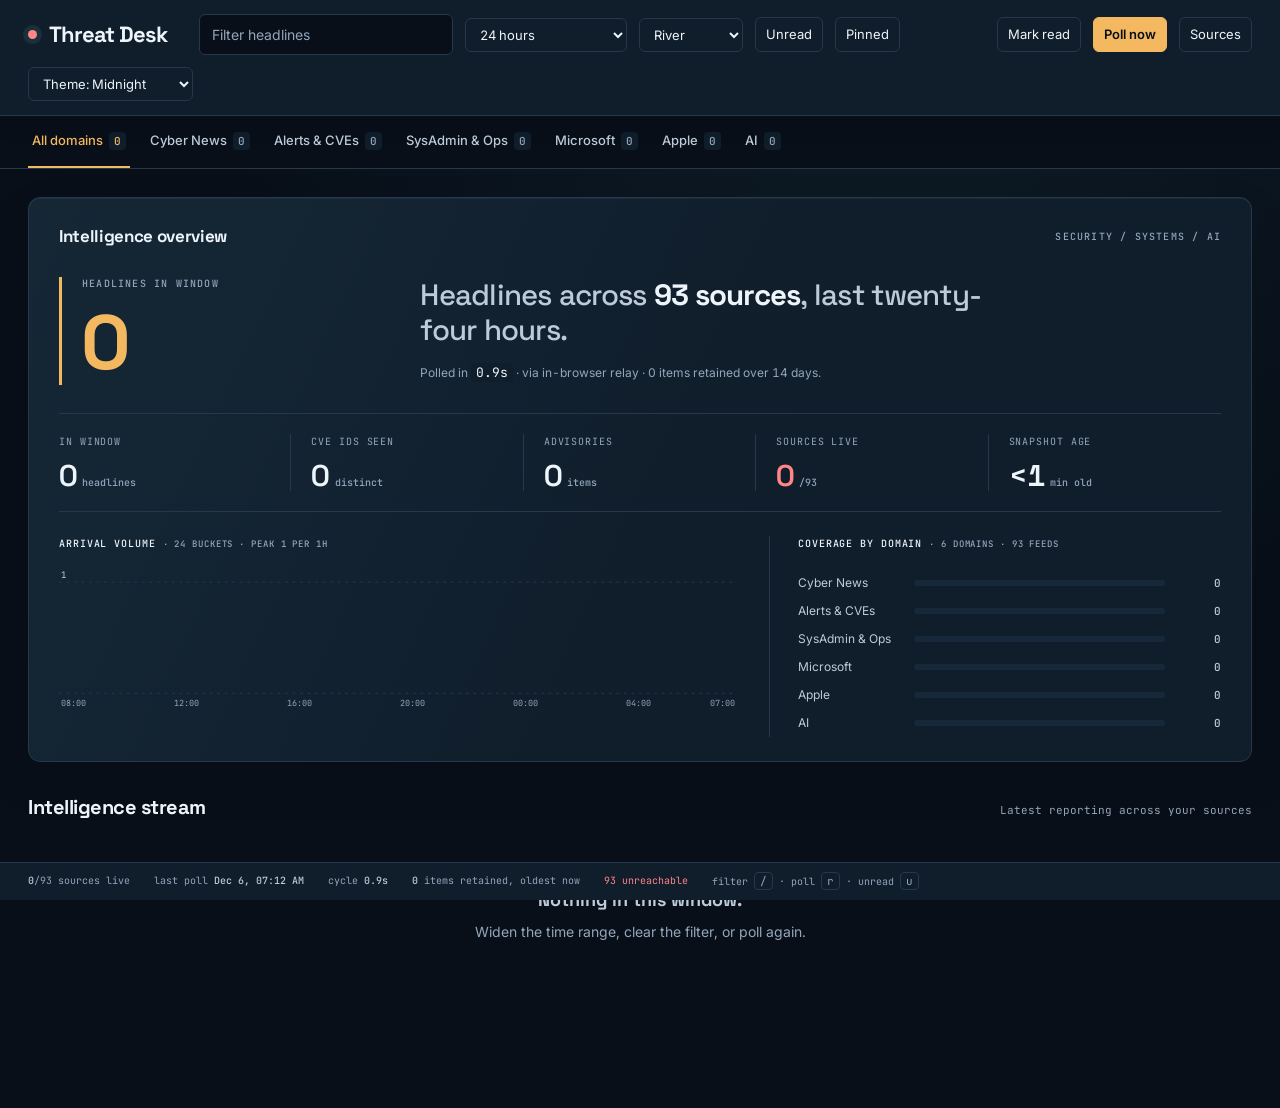
==== commit 63d1ce27: "feat: polish dashboard and add selectable color themes" ====
--- a/threat-desk.html
+++ b/threat-desk.html
@@ -8,7 +8,7 @@
 <link rel="preconnect" href="https://fonts.gstatic.com" crossorigin>
 <link href="https://fonts.googleapis.com/css2?family=Space+Grotesk:wght@500;600;700&family=Inter:wght@400;500;600&family=JetBrains+Mono:wght@400;500;700&display=swap" rel="stylesheet">
 <style>
-/* Hallmark · genre: atmospheric · macrostructure: Stat-Led · theme: Midnight
+/* Previous design baseline · genre: atmospheric · macrostructure: Stat-Led · theme: Midnight
  * enrichment: none (typography + data only) · nav: N9 edge-aligned · footer: Ft2 inline status line
  * tone: utilitarian-editorial · anchor hue: 40 (warm) · accent: signal amber, <3% of viewport
  * pre-emit critique: P5 H5 E4 S5 R4 V5
@@ -16,19 +16,19 @@
  */
 
 :root{
-  --color-paper:    oklch(14% 0.008 40);
-  --color-paper-2:  oklch(17.5% 0.010 40);
-  --color-paper-3:  oklch(21% 0.011 40);
-  --color-rule:     oklch(28% 0.009 40);
-  --color-rule-2:   oklch(35% 0.010 40);
-  --color-muted:    oklch(58% 0.008 40);
-  --color-ink-2:    oklch(76% 0.007 45);
-  --color-ink:      oklch(95% 0.006 60);
-  --color-accent:   oklch(70% 0.175 55);
-  --color-focus:    oklch(74% 0.170 55);
-  --color-critical: oklch(66% 0.185 22);
-  --color-good:     oklch(72% 0.130 155);
-  --color-data:     oklch(66% 0.115 235);
+  --color-paper:    #080f19;
+  --color-paper-2:  #101d2b;
+  --color-paper-3:  #17283a;
+  --color-rule:     #26384b;
+  --color-rule-2:   #3b5268;
+  --color-muted:    #93a6bb;
+  --color-ink-2:    #bdcbd9;
+  --color-ink:      #edf4fa;
+  --color-accent:   #f4b860;
+  --color-focus:    #ffd08a;
+  --color-critical: #ff8589;
+  --color-good:     #68d9b1;
+  --color-data:     #62cbdc;
   --color-scrim:    oklch(10% 0.010 40 / .74);
 
   --font-display:"Space Grotesk","Helvetica Neue",Helvetica,Arial,sans-serif;
@@ -67,6 +67,39 @@
   --color-data:     oklch(48% 0.130 240);
   --color-scrim:    oklch(28% 0.010 55 / .55);
 }
+
+/* Color Hunt palettes; supporting text tints keep small labels readable. */
+html{color-scheme:dark;--color-on-accent:#080f19}
+html[data-theme="day"]{color-scheme:light;--color-on-accent:#ffffff}
+html[data-theme="violet"]{
+  --color-paper:#000000;--color-paper-2:#190b23;--color-paper-3:#52057b;
+  --color-rule:#49265e;--color-rule-2:#892cdc;--color-muted:#bba8c8;
+  --color-ink-2:#d9c6e6;--color-ink:#f6effb;
+  --color-accent:#bc6ff1;--color-focus:#bc6ff1;--color-data:#892cdc;
+}
+html[data-theme="mint"]{
+  --color-paper:#212121;--color-paper-2:#323232;--color-paper-3:#384747;
+  --color-rule:#465858;--color-rule-2:#0d7377;--color-muted:#a5bdbb;
+  --color-ink-2:#cadbd9;--color-ink:#effaf8;
+  --color-accent:#14ffec;--color-focus:#14ffec;--color-data:#14ffec;
+}
+html[data-theme="crimson"]{
+  --color-paper:#000000;--color-paper-2:#200909;--color-paper-3:#3d0000;
+  --color-rule:#592525;--color-rule-2:#950101;--color-muted:#c1a4a4;
+  --color-ink-2:#e1caca;--color-ink:#fff0f0;
+  --color-accent:#ff8585;--color-focus:#ff8585;--color-data:#ff0000;
+}
+html[data-theme="slate"]{
+  --color-paper:#222831;--color-paper-2:#293440;--color-paper-3:#30475e;
+  --color-rule:#44576b;--color-rule-2:#657b92;--color-muted:#b0becb;
+  --color-ink-2:#dddddd;--color-ink:#f4f6f8;
+  --color-accent:#f05454;--color-focus:#ff8c8c;--color-data:#f05454;
+}
+html[data-theme="slate"] .tab[aria-selected="true"],
+html[data-theme="slate"] .tab[aria-selected="true"] i,
+html[data-theme="slate"] .head a:hover,
+html[data-theme="slate"] .catmark,
+html[data-theme="slate"] .btn[aria-pressed="true"]{color:#ff8c8c}
 
 *{box-sizing:border-box}
 html,body{overflow-x:clip}
@@ -292,6 +325,55 @@
 @media (prefers-reduced-motion:reduce){
   *{transition-duration:60ms!important;animation:none!important}
 }
+
+/* Command desk: framed overview, luminous data, quiet reading surface. */
+body{background-image:radial-gradient(ellipse at 70% 0%,color-mix(in srgb,var(--color-data) 7%,transparent),transparent 55%);background-attachment:fixed}
+.ctl{min-height:68px;padding:14px 28px;background:var(--color-paper-2);box-shadow:0 6px 24px #00000018}
+.mark{align-items:center;gap:10px;margin-right:20px}
+.mark b{font-size:22px;letter-spacing:-1px}
+.mark span:not(.led){display:none}
+.led{width:9px;height:9px;box-shadow:0 0 0 5px color-mix(in srgb,var(--color-good) 10%,transparent)}
+input[type=search]{padding:9px 12px;background:var(--color-paper);max-width:270px}
+input[type=search]:focus-visible{outline:2px solid var(--color-focus);outline-offset:2px}
+#poll{background:var(--color-accent);border-color:var(--color-accent);color:var(--color-on-accent);font-weight:600}
+#poll:hover{filter:brightness(1.08)}
+.rail{position:relative;top:auto;padding:0 28px;gap:16px;background:var(--color-paper)}
+.tab{padding:15px 4px;border:0;border-bottom:2px solid transparent;border-radius:0}
+.tab[aria-selected="true"]{background:none;color:var(--color-accent);border-color:var(--color-accent)}
+.tab i{padding:2px 5px;background:var(--color-paper-2);border-radius:4px}
+.tab[aria-selected="true"] i{color:var(--color-accent)}
+.deck{margin:28px auto 0;padding:26px 30px 24px;width:calc(100% - 56px);max-width:1504px;border:1px solid var(--color-rule);border-radius:12px;background:linear-gradient(115deg,color-mix(in srgb,var(--color-data) 6%,var(--color-paper-2)),var(--color-paper-2) 60%);box-shadow:0 18px 48px #00000018,inset 0 1px 0 color-mix(in srgb,var(--color-ink) 5%,transparent)}
+.deck-heading{display:flex;justify-content:space-between;gap:16px;align-items:center;margin-bottom:28px}
+.deck-heading h2{font-size:17px;letter-spacing:-.02em}
+.deck-heading>span,.metric-label{font:500 10px var(--font-mono);letter-spacing:.12em;color:var(--color-muted)}
+.lede{grid-template-columns:minmax(220px,.65fr) minmax(0,1.6fr);gap:36px;align-items:center}
+.lead-metric{border-left:3px solid var(--color-accent);padding:0 0 4px 20px}
+.metric-label{display:block;text-transform:uppercase;margin-bottom:14px}
+.figure{font-size:clamp(3.75rem,6vw,6.25rem);color:var(--color-accent);letter-spacing:-.06em;line-height:1}
+.claim{font-size:clamp(1.5rem,2.3vw,2.5rem);font-weight:500;max-width:32ch;line-height:1.2;color:var(--color-ink-2)}
+.claim b{color:var(--color-ink)}
+.qual{font-size:12px;line-height:1.8;margin-bottom:0;max-width:72ch;color:var(--color-muted)}
+.kpis{margin:28px 0 0;padding:20px 0;border-bottom:1px solid var(--color-rule);grid-template-columns:repeat(5,minmax(0,1fr))}
+.kpi{padding:0 20px}.kpi:first-child{padding-left:0}.kpi:last-child{padding-right:0}
+.kpi dt{font-size:10px;margin-bottom:12px}.kpi dd{font-size:30px}.kpi dd small{font-size:10px;display:inline-block}
+.plots{margin-top:24px;gap:32px;grid-template-columns:minmax(0,1.5fr) minmax(0,1fr)}
+.plot h3{font-size:10px;color:var(--color-ink);margin-bottom:18px}.plot h3 b{color:var(--color-muted);font-size:9px}
+.plot+.plot{padding-left:28px;border-left:1px solid var(--color-rule)}
+.gridline{stroke-dasharray:3 5}.col{fill:var(--color-data);opacity:.8}.col.peak{opacity:1}.col:hover{opacity:1}
+.catrow{padding:5px 0;font-size:12px;grid-template-columns:104px minmax(0,1fr) 44px}
+.track{height:6px;background:var(--color-paper-3)}
+.track i{background:linear-gradient(90deg,color-mix(in srgb,var(--color-data) 50%,var(--color-paper-2)),var(--color-data))}
+.stream-heading{max-width:1560px;margin:30px auto 0;padding:0 28px;display:flex;justify-content:space-between;align-items:baseline;gap:16px}
+.stream-heading h2{font-size:20px}.stream-heading span{font:11px var(--font-mono);color:var(--color-muted)}
+main{padding-left:28px;padding-right:28px}.daymark{margin-top:20px;padding:10px 12px;background:var(--color-paper-2);border-radius:6px}.daymark h2{color:var(--color-ink-2)}
+.row{padding:13px 12px;border-bottom-color:color-mix(in srgb,var(--color-rule) 65%,transparent)}
+.head{font-size:14px;font-weight:500}.row.open{background:var(--color-paper-2)}.pin{color:var(--color-muted)}
+.cve{background:color-mix(in srgb,var(--color-critical) 8%,transparent);border-color:color-mix(in srgb,var(--color-critical) 35%,transparent);font-size:10px}
+.panel{box-shadow:0 6px 18px #00000012;border-radius:8px}.panel header{padding:14px;border-top:2px solid var(--color-data);border-radius:8px 8px 0 0}.panel li{padding:12px 14px}
+.status{background:var(--color-paper-2);padding:10px 28px;font-size:10px}
+@media(min-width:721px) and (max-width:1180px){.ctl{gap:8px}.mark{margin-right:4px}.ctl .grow{display:none}.ctl input[type=search]{max-width:none}.kpi{padding:0 12px}.kpi dd small{display:block;margin:7px 0 0}}
+@media(max-width:900px){.plots{grid-template-columns:1fr}.plot+.plot{border-left:0;padding:20px 0 0;border-top:1px solid var(--color-rule)}.lede{grid-template-columns:minmax(180px,.7fr) 1.3fr;gap:24px}.deck-heading>span{display:none}}
+@media(max-width:720px){.ctl{position:relative;padding:16px}.mark{width:100%;margin-bottom:8px}.rail{padding:0 16px;gap:16px}.deck{width:calc(100% - 32px);margin-top:16px;padding:20px}.deck-heading{margin-bottom:24px}.lede{grid-template-columns:1fr;gap:20px}.claim{font-size:24px}.figure{font-size:64px}.kpis{grid-template-columns:repeat(2,minmax(0,1fr));gap:20px 16px}.kpi,.kpi:first-child,.kpi:last-child{padding:0;border:0}.kpi dd small{display:block;margin:6px 0 0}.plots{gap:20px}.plot h3 b{display:block;margin-top:6px}.stream-heading{padding:0 16px}.stream-heading span{display:none}main{padding-left:16px;padding-right:16px}.row{padding:12px 4px;column-gap:10px}.status{padding:12px 16px}.grid{grid-template-columns:minmax(0,1fr)}}
 </style>
 </head>
 <body>
@@ -318,14 +400,22 @@
   <button class="btn" id="markall">Mark read</button>
   <button class="btn" id="poll">Poll now</button>
   <button class="btn" id="srcbtn">Sources</button>
-  <button class="btn" id="lights" aria-label="Toggle light and dark">Lights</button>
+  <select id="theme" aria-label="Color theme" title="Color theme">
+    <option value="night">Theme: Midnight</option>
+    <option value="day">Theme: Daylight</option>
+    <option value="violet">Theme: Violet</option>
+    <option value="mint">Theme: Neon mint</option>
+    <option value="crimson">Theme: Crimson</option>
+    <option value="slate">Theme: Slate &amp; coral</option>
+  </select>
 </div>
 
 <nav class="rail" id="rail" role="tablist" aria-label="Coverage domains"></nav>
 
 <section class="deck" aria-label="Coverage summary">
+  <div class="deck-heading"><h2>Intelligence overview</h2><span>SECURITY / SYSTEMS / AI</span></div>
   <div class="lede">
-    <div class="figure tnum" id="figure">&mdash;</div>
+    <div class="lead-metric"><span class="metric-label">Headlines in window</span><div class="figure tnum" id="figure">&#8211;</div></div>
     <div>
       <h1 class="claim" id="claim">Headlines pulled since the last poll.</h1>
       <p class="qual" id="qual"></p>
@@ -338,6 +428,7 @@
   </div>
 </section>
 
+<div class="stream-heading"><h2>Intelligence stream</h2><span>Latest reporting across your sources</span></div>
 <main id="out"><div class="void"><b>Loading snapshot&hellip;</b></div></main>
 
 <footer class="status" id="status"></footer>
@@ -644,8 +735,8 @@
     if(poll.browser)parts.push('via in-browser relay');
   }
   parts.push(num(items.length)+' items retained over '+(poll?poll.retain_days:14)+' days');
-  el('qual').innerHTML=parts.join(' · ')+'. Re-poll with <code>./td-refresh</code>'+
-    (OPERATOR?' — desk operated by '+esc(OPERATOR):'')+'.';
+  el('qual').innerHTML=parts.join(' · ')+'.'+
+    (OPERATOR?' Desk operated by '+esc(OPERATOR)+'.':'');
   el('opline').textContent=OPERATOR?OPERATOR.toUpperCase():'signals desk';
 
   el('kpis').innerHTML=[
@@ -857,10 +948,14 @@
   visible().forEach(i=>seen.add(i.id));
   save(LS.seen,[...seen].slice(-6000));draw();
 };
-el('lights').onclick=function(){
-  const t=document.documentElement.dataset.theme==='night'?'day':'night';
-  document.documentElement.dataset.theme=t;save(LS.lights,t);
-};
+function applyTheme(value){
+  const t=[...el('theme').options].some(o=>o.value===value)?value:'night';
+  document.documentElement.dataset.theme=t;
+  el('theme').value=t;
+}
+el('theme').addEventListener('change',function(e){
+  applyTheme(e.target.value);save(LS.lights,el('theme').value);
+});
 el('srcbtn').onclick=function(){
   el('dbody').innerHTML=CATS.map(function(c){
     return '<div class="catmark">'+esc(c)+' · '+FEEDS[c].length+' feeds</div>'+
@@ -915,7 +1010,7 @@
    Snapshot precedence: data/snapshot.json (what the hosted build serves,
    refreshed by the scheduled poll) → EMBED (baked in by `td-refresh --embed`
    for offline single-file use) → localStorage cache → poll in the browser. */
-document.documentElement.dataset.theme=load(LS.lights,'night');
+applyTheme(load(LS.lights,'night'));
 el('view').value=load(LS.view,'river');
 
 function adopt(snap,src){
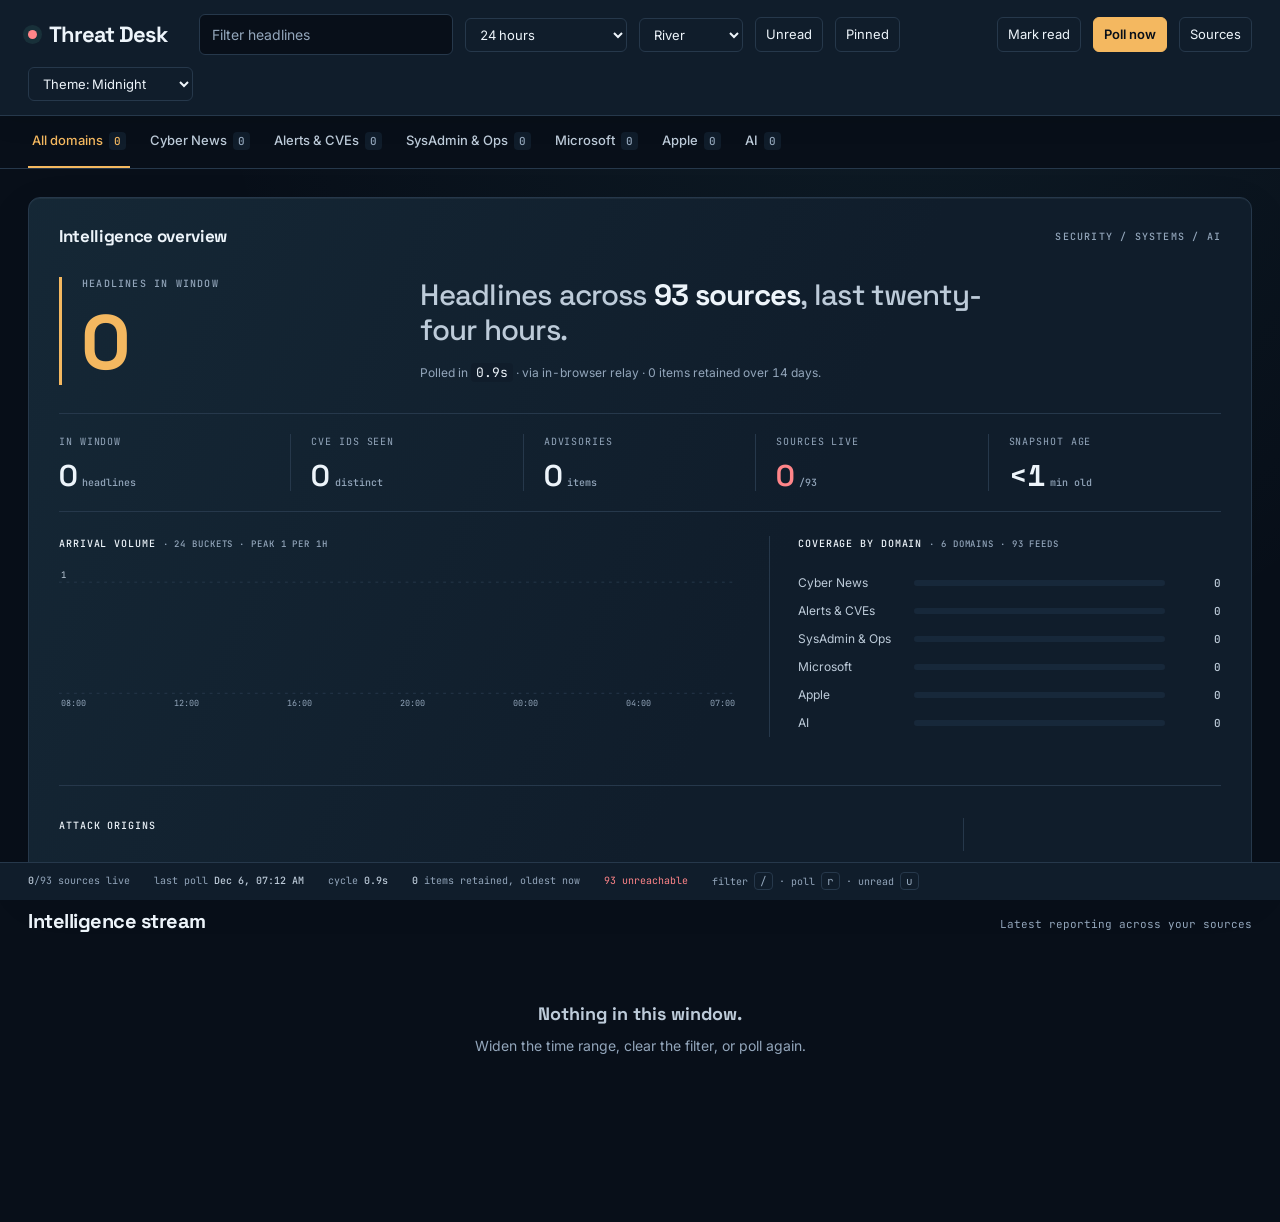
==== commit eba2c618: "feat: add DShield attack-origins map to the deck A world map of attack source countries, bubble area" ====
--- a/threat-desk.html
+++ b/threat-desk.html
@@ -197,6 +197,28 @@
 .plot h3 b{color:var(--color-ink-2);font-weight:500}
 .plot svg{display:block;width:100%;height:auto;overflow:visible}
 .gridline{stroke:var(--color-rule);stroke-width:1}
+
+/* Attack origins — one mark type, area-proportional. The map is a backdrop, so
+   the land sits at rule weight and only the bubbles carry saturation. */
+.geo{display:grid;grid-template-columns:minmax(0,1fr) minmax(0,258px);
+  gap:var(--space-2xl);margin-top:var(--space-2xl);
+  padding-top:var(--space-xl);border-top:1px solid var(--color-rule)}
+.geo .plot+.plot{padding-left:var(--space-lg);border-left:1px solid var(--color-rule)}
+#map svg{display:block;width:100%;height:auto;overflow:hidden}
+.land{fill:color-mix(in srgb,var(--color-ink) 7%,transparent);
+  stroke:var(--color-rule);stroke-width:.4}
+.orig{fill:var(--color-data);fill-opacity:.34;stroke:var(--color-data);
+  stroke-width:.8;transition:fill-opacity var(--dur-fast) var(--ease-out)}
+.orig.hot{fill:var(--color-accent);stroke:var(--color-accent);fill-opacity:.42}
+.orig:hover{fill-opacity:.8}
+.geonote{margin-top:var(--space-sm);font-size:var(--text-xs);line-height:1.5;
+  color:var(--color-muted);max-width:64ch}
+.portrow{display:grid;grid-template-columns:100px minmax(0,1fr) 58px;
+  align-items:center;gap:var(--space-xs);padding:5px 0;font-size:var(--text-sm)}
+.portrow>span{font-family:var(--font-mono);font-size:var(--text-xs);
+  color:var(--color-ink-2);white-space:nowrap;overflow:hidden;text-overflow:ellipsis}
+.portrow>b{font-family:var(--font-mono);font-size:var(--text-xs);font-weight:500;
+  color:var(--color-muted);text-align:right}
 .col{fill:var(--color-data)}
 .col.peak{fill:var(--color-accent)}
 .axis{fill:var(--color-muted);font-family:var(--font-mono);font-size:9px}
@@ -301,7 +323,7 @@
   border:var(--rule-hair) solid var(--color-rule);border-radius:var(--radius-sm);padding:1px 5px}
 
 @media (max-width:1080px){
-  .plots{grid-template-columns:minmax(0,1fr)}
+  .plots,.geo{grid-template-columns:minmax(0,1fr)}
   .lede{grid-template-columns:minmax(0,1fr);align-items:start}
 }
 @media (max-width:720px){
@@ -372,8 +394,8 @@
 .panel{box-shadow:0 6px 18px #00000012;border-radius:8px}.panel header{padding:14px;border-top:2px solid var(--color-data);border-radius:8px 8px 0 0}.panel li{padding:12px 14px}
 .status{background:var(--color-paper-2);padding:10px 28px;font-size:10px}
 @media(min-width:721px) and (max-width:1180px){.ctl{gap:8px}.mark{margin-right:4px}.ctl .grow{display:none}.ctl input[type=search]{max-width:none}.kpi{padding:0 12px}.kpi dd small{display:block;margin:7px 0 0}}
-@media(max-width:900px){.plots{grid-template-columns:1fr}.plot+.plot{border-left:0;padding:20px 0 0;border-top:1px solid var(--color-rule)}.lede{grid-template-columns:minmax(180px,.7fr) 1.3fr;gap:24px}.deck-heading>span{display:none}}
-@media(max-width:720px){.ctl{position:relative;padding:16px}.mark{width:100%;margin-bottom:8px}.rail{padding:0 16px;gap:16px}.deck{width:calc(100% - 32px);margin-top:16px;padding:20px}.deck-heading{margin-bottom:24px}.lede{grid-template-columns:1fr;gap:20px}.claim{font-size:24px}.figure{font-size:64px}.kpis{grid-template-columns:repeat(2,minmax(0,1fr));gap:20px 16px}.kpi,.kpi:first-child,.kpi:last-child{padding:0;border:0}.kpi dd small{display:block;margin:6px 0 0}.plots{gap:20px}.plot h3 b{display:block;margin-top:6px}.stream-heading{padding:0 16px}.stream-heading span{display:none}main{padding-left:16px;padding-right:16px}.row{padding:12px 4px;column-gap:10px}.status{padding:12px 16px}.grid{grid-template-columns:minmax(0,1fr)}}
+@media(max-width:900px){.plots,.geo{grid-template-columns:1fr}.geo .plot+.plot{border-left:0;padding:20px 0 0;border-top:1px solid var(--color-rule)}.plot+.plot{border-left:0;padding:20px 0 0;border-top:1px solid var(--color-rule)}.lede{grid-template-columns:minmax(180px,.7fr) 1.3fr;gap:24px}.deck-heading>span{display:none}}
+@media(max-width:720px){.ctl{position:relative;padding:16px}.mark{width:100%;margin-bottom:8px}.rail{padding:0 16px;gap:16px}.deck{width:calc(100% - 32px);margin-top:16px;padding:20px}.deck-heading{margin-bottom:24px}.lede{grid-template-columns:1fr;gap:20px}.claim{font-size:24px}.figure{font-size:64px}.kpis{grid-template-columns:repeat(2,minmax(0,1fr));gap:20px 16px}.kpi,.kpi:first-child,.kpi:last-child{padding:0;border:0}.kpi dd small{display:block;margin:6px 0 0}.plots,.geo{gap:20px}.geo{margin-top:20px;padding-top:20px}.plot h3 b{display:block;margin-top:6px}.stream-heading{padding:0 16px}.stream-heading span{display:none}main{padding-left:16px;padding-right:16px}.row{padding:12px 4px;column-gap:10px}.status{padding:12px 16px}.grid{grid-template-columns:minmax(0,1fr)}}
 </style>
 </head>
 <body>
@@ -425,6 +447,14 @@
   <div class="plots">
     <div class="plot"><h3 id="volh">Arrival volume</h3><div id="vol"></div></div>
     <div class="plot"><h3 id="cath">Coverage by domain</h3><div id="cat"></div></div>
+  </div>
+  <div class="geo" id="geo" hidden>
+    <div class="plot">
+      <h3 id="geoh">Attack origins</h3>
+      <div id="map"></div>
+      <p class="geonote" id="geonote"></p>
+    </div>
+    <div class="plot" id="ports"></div>
   </div>
 </section>
 
@@ -546,7 +576,20 @@
     {n:"arXiv cs.AI", u:"https://export.arxiv.org/api/query?search_query=cat:cs.AI&sortBy=submittedDate&sortOrder=descending&max_results=40"},
     {n:"arXiv cs.CR", u:"https://export.arxiv.org/api/query?search_query=cat:cs.CR&sortBy=submittedDate&sortOrder=descending&max_results=40"}
   ]
-};var EMBED={t:0,items:[],health:[],poll:null}; /*__EMBED__*/
+};
+
+/* World outline for the origins map: Natural Earth 110m (public domain),
+   Douglas-Peucker simplified to 1.5px and projected equirectangular into a
+   720x360 box. CENT is each country's largest-ring area centroid; the
+   micro-states Natural Earth has no polygon for but DShield does report
+   (SG and HK are top-15 sources) carry hand-entered coordinates. Inlined so
+   the page stays one portable file with no CDN and no network for geometry. */
+const MAPW=720,MAPH=360;
+const LAND="M428 182L438 189L438 197L441 201L439 202L429 203L427 199L421 197L419 193L421 182ZM343 125L343 128L336 128L334 137L326 138L330 137L337 126ZM114 82L105 78L99 71L100 68L89 60L85 62L78 59L78 41L87 42L104 39L142 45L144 43L148 42L157 45L165 43L168 45L172 42L167 40L170 36L174 37L179 43L184 43L185 46L189 40L195 41L197 42L197 46L188 47L172 58L171 62L174 62L175 66L195 70L196 73L200 78L203 75L200 71L207 67L203 62L205 60L204 55L212 55L221 58L221 62L225 64L231 59L236 67L245 71L249 76L240 80L227 80L218 86L230 82L232 83L230 84L231 88L237 88L239 86L240 88L229 93L228 91L231 89L226 90L224 86L222 85L217 90L210 90L195 97L195 89L183 83L170 81ZM200 34L199 32L207 34ZM166 22L169 23L165 24L163 22ZM184 31L166 26L198 29L199 31ZM249 77L246 80L253 82L254 87L252 84L249 86L241 85L245 79ZM192 50L200 53L186 53L188 49ZM202 35L222 39L226 42L222 43L236 46L232 50L224 47L231 53L222 53L228 56L210 51L205 52L203 51L204 49L212 49L215 45L213 44L202 40L183 39L180 36L188 32L187 34L188 35L195 32L199 36ZM171 32L179 32L169 36L168 33ZM114 28L128 25L126 27ZM95 72L97 72L98 76ZM149 21L161 24L150 23L152 23ZM117 31L129 33L114 38L108 36L112 33L110 31ZM144 28L148 28L147 30L136 31L132 31L136 30L125 30L129 27L142 29L139 27L141 26ZM147 34L151 38L158 40L155 41L155 42L133 43L125 40L135 39L124 39L128 37L121 37L130 33L140 34L144 37L143 34ZM159 35L157 33L159 32L165 32L164 34L167 35L163 37L155 35ZM163 27L164 30L155 29L155 27ZM168 19L175 17L188 21L174 23L172 22L174 21L167 20ZM177 16L201 14L236 15L218 20L206 21L209 23L199 28L181 27L184 26L183 24L190 25L184 23L190 21L186 19L196 19L185 19ZM210 45L206 45L208 43ZM114 82L170 81L183 83L195 89L195 97L210 90L217 90L222 85L224 86L226 90L220 93L218 95L220 97L209 101L208 106L207 102L206 104L209 109L197 117L199 130L193 120L187 119L181 120L181 122L171 121L166 124L165 128L158 121L152 121L147 116L126 115L119 111L111 99L111 84L115 86ZM54 64L56 65L51 66ZM78 41L78 59L85 62L89 60L100 68L99 70L92 64L80 61L66 58L57 62L59 57L43 68L30 71L43 66L46 62L36 63L35 60L29 59L29 56L38 52L38 50L30 51L24 49L37 48L28 42L47 37ZM535 82L530 86L526 85L525 89L520 90L521 95L508 93L502 95L497 99L493 98L490 93L484 93L477 89L472 90L472 97L465 96L461 91L466 89L466 86L458 87L453 83L455 79L457 80L462 77L483 78L480 76L483 74L483 72L498 69L507 73L514 71L520 78L527 78ZM472 97L472 90L477 89L484 93L490 93L497 99L502 95L501 97L506 98L495 101L496 106L477 94ZM642 185L655 192L654 195L661 201L656 200L649 195L645 199L642 198ZM665 187L666 190L661 185ZM663 192L657 191L664 188ZM642 185L642 198L635 197L637 195L636 191L626 188L624 186L627 184L621 182L628 182L631 187L635 183ZM596 172L595 174L598 178L596 178L592 188L580 186L578 179L579 176L581 178L588 178L592 171ZM619 186L622 188L616 187ZM606 178L610 177L609 179L600 181L602 183L607 181L603 184L606 191L603 189L602 185L600 191L598 186L600 180L602 177ZM577 193L591 197L573 195L571 194L572 192ZM569 182L572 186L572 192L569 192L551 169L555 170ZM223 285L230 289L223 290ZM245 240L243 249L246 254L242 257L235 258L235 262L230 262L233 265L225 271L229 274L222 281L224 285L216 284L213 279L218 270L216 265L223 229L227 224L231 226L234 224L244 230L243 234L249 235L252 231L253 234ZM223 285L223 290L226 290L224 291L211 286L218 288ZM221 215L226 226L219 243L220 248L216 265L218 270L213 279L216 284L223 285L217 288L210 285L209 277L212 274L209 273L215 265L211 266L213 254L217 245ZM419 189L421 197L417 197L417 204L419 207L414 203L404 202L403 195L395 196L393 192L384 192L392 187L399 170L405 172L411 169L419 171L422 176L420 179ZM443 183L442 174L450 170L458 161L458 157L462 156L457 169ZM438 189L428 182L430 176L428 172L431 169L436 173L444 172L442 174L443 183ZM409 164L404 155L406 149L408 149L408 140L410 140L410 136L434 136L437 144L434 146L428 163L425 156L423 160L410 159L408 163ZM408 141L408 149L406 149L404 155L406 158L396 164L391 165L388 161L391 160L387 151L390 147L392 139L390 134L392 133ZM217 141L217 144L211 143L215 143L214 140ZM217 144L217 140L223 143ZM458 87L453 91L457 96L456 98L440 93L433 90L438 86L437 85L439 84L440 81L431 79L428 75L424 76L423 74L425 73L422 69L416 68L415 63L418 60L416 59L423 54L420 53L420 48L418 46L420 45L417 42L424 40L442 45L437 48L426 47L430 48L430 51L434 52L434 50L439 51L444 47L448 48L447 43L452 44L454 45L451 46L453 47L467 42L480 43L482 42L481 40L497 44L498 43L494 41L493 38L500 34L506 36L504 37L507 43L503 47L505 48L510 44L507 41L509 39L506 37L509 34L513 38L512 36L515 35L523 36L521 33L534 32L532 31L534 30L569 25L588 28L579 32L614 33L623 38L625 36L640 37L638 35L641 34L678 38L682 41L699 43L702 42L701 40L720 42L720 50L715 51L718 55L707 57L701 60L687 60L684 64L686 65L684 70L674 78L672 66L689 55L680 59L679 56L673 57L668 60L670 62L644 62L630 71L643 74L640 83L630 93L622 96L622 90L626 90L630 83L622 84L615 80L612 74L607 73L600 74L601 76L596 81L589 80L577 81L558 76L555 81L544 78L535 82L527 78L520 78L514 71L507 73L498 69L483 72L483 74L480 76L483 78L462 77L457 80L455 79L453 83ZM548 18L560 20L560 22L550 22L542 19ZM566 21L570 23L559 24ZM638 28L650 29L638 31L634 29ZM405 71L399 71L403 70ZM467 33L482 27L498 27L477 31L471 35L475 39L463 37L469 33ZM646 73L649 82L646 81L645 84L647 88L644 88L643 73ZM10 46L20 48L15 49L14 51L3 48L0 50L0 42ZM3 38L0 37L5 37ZM427 88L433 89L428 91L425 89ZM390 21L403 22L392 26L381 21ZM422 41L417 42L418 40L415 40L409 43L402 41L396 43L385 52L385 60L382 62L371 63L370 56L398 40L416 38L423 39L420 40ZM415 20L406 21L395 19ZM266 15L306 13L318 15L297 16L336 17L320 20L325 20L321 22L323 26L317 27L320 28L319 30L321 31L313 33L315 36L310 35L316 39L309 37L307 40L315 40L280 49L274 55L273 60L270 60L263 58L257 53L252 46L258 40L251 41L251 38L257 39L248 37L251 35L243 29L223 28L217 26L226 25L213 24L229 21L224 20L235 16L271 17ZM498 277L501 279L497 280ZM393 237L400 237L400 230L403 233L407 231L411 231L419 224L422 225L424 229L421 233L426 233L416 246L400 250L397 248ZM418 238L416 241L414 240ZM126 115L147 116L152 121L157 120L162 127L166 128L164 135L168 142L177 142L179 138L186 137L184 143L178 144L179 148L177 148L176 151L172 148L167 149L153 143L134 118L130 116L131 120L141 133L140 134L130 125L132 123ZM245 240L252 244L252 249L243 248ZM253 248L252 244L245 240L253 232L248 225L244 224L244 213L240 213L239 208L229 203L229 200L219 202L219 199L216 200L212 195L214 191L220 189L220 177L225 176L229 178L233 176L230 172L239 170L242 177L248 175L254 176L257 172L260 177L259 180L270 183L271 185L280 186L289 190L291 195L283 206L278 224L265 230L262 237ZM221 202L229 200L229 203L239 208L240 213L244 213L244 220L236 219L235 224L227 224L224 226L221 215L223 205ZM220 189L214 191L212 195L216 200L219 199L219 202L223 205L222 213L219 217L208 209L197 189L199 187L199 189L203 189L210 180L214 185L220 185ZM226 177L220 177L220 189L220 185L214 185L210 180L205 179L202 177L206 172L205 163L210 158L217 155L213 162L216 166L225 168L224 174ZM205 163L204 166L202 162L198 166L194 164L194 161ZM195 161L194 164L188 158L193 158ZM193 158L189 158L185 154L194 150ZM194 150L185 154L181 151L184 148ZM181 151L184 154L180 153ZM176 151L177 148L179 148L178 144L182 144L182 148L184 149L181 151ZM182 144L184 143L182 148ZM239 170L230 172L233 176L227 179L224 174L225 168L216 166L214 159L217 156L216 160L217 162L217 158L220 156L224 159L236 159L235 160L240 163L237 168ZM247 176L241 176L240 170L237 168L240 163L246 168L244 172ZM251 175L247 176L245 173L246 168L252 168ZM257 172L254 176L251 175L252 168ZM372 81L376 82L372 87L375 93L364 95L356 93L358 88L351 83L357 83L356 80L365 78ZM209 180L203 189L199 189L200 178L202 177ZM195 134L212 139L204 140L206 139L203 137L196 135L190 136ZM422 225L416 223L411 215L414 216L421 211L426 213L425 221ZM419 224L411 231L407 231L403 233L400 230L402 217L411 215ZM400 230L400 237L393 237L383 215L410 215L402 217ZM327 153L325 151L331 147L336 151L337 155L327 155L326 154L332 153ZM337 155L337 149L349 149L347 130L369 142L367 149L352 153L349 159L344 160L342 155ZM326 138L334 137L336 128L343 128L343 125L350 130L347 130L349 149L336 151L331 147L327 148ZM365 167L364 168L362 159L366 156L368 159ZM390 134L392 139L390 147L387 151L388 155L386 153L378 154L371 152L368 153L367 157L362 154L361 150L367 149L369 142L384 133ZM365 167L369 153L378 154L386 153L389 156L383 166L378 167L377 170L372 171L369 167ZM389 154L391 160L388 161L391 165L389 171L392 177L379 175L378 169L380 166L383 166ZM362 158L364 168L362 168L360 159ZM360 158L362 168L354 170L354 158ZM344 160L354 161L354 170L345 171L343 167ZM333 155L342 155L343 165L339 163L338 160L334 162L330 158ZM327 155L333 155L333 156L330 158ZM343 165L345 171L337 166L340 163ZM334 162L338 160L340 163L337 166ZM349 159L351 154L358 150L361 150L362 154L364 155L362 158L354 158L354 161ZM415 170L405 172L399 170L392 175L389 169L391 165L396 164L406 158L407 162ZM397 173L392 187L389 190L384 190L383 186L388 185L389 183L386 175L392 177L394 173ZM383 175L389 178L389 183L382 188L378 182ZM379 175L383 175L383 178L379 178ZM421 197L426 199L426 208L420 210L414 216L406 215L404 212L404 206L408 206L408 202L419 207L417 204L417 198ZM426 198L429 200L429 207L431 209L430 214L429 209L425 207ZM429 203L441 201L442 209L430 220L431 228L424 233L422 225L425 221L426 213L421 212L420 210L426 208L430 214L431 209ZM424 233L421 233L422 231ZM385 192L393 192L395 196L403 195L404 202L408 202L408 206L404 206L404 212L406 215L383 215L387 203ZM421 185L419 189L418 186ZM431 115L430 121L429 118ZM459 205L461 211L454 230L451 231L447 226L448 215ZM379 119L375 112L379 105L382 106L380 111L383 114ZM343 125L343 122L357 115L356 110L358 109L377 106L375 112L380 121L379 128L384 133L366 142ZM431 115L438 113L438 116L434 117L436 119L432 122L430 121ZM463 132L468 132L473 129L470 135L464 134ZM456 120L457 123L453 122ZM438 116L438 113L442 111L443 107L450 106L452 109L451 112L457 120L449 122ZM470 135L473 130L480 135L475 142L466 147L464 142L470 140ZM565 156L566 152L573 151L575 153L572 158L567 159ZM570 151L566 152L565 156L560 153L558 162L564 168L562 169L556 163L559 156L555 143L560 139L563 141L562 145L566 143L569 145ZM575 152L570 151L568 144L562 145L563 141L560 139L564 138L563 135L569 138L568 141L575 148ZM560 139L555 143L559 156L557 160L554 146L548 148L549 144L545 137L550 127L556 123L557 128L555 132L562 136ZM569 159L575 155L575 150L568 141L569 138L564 135L571 133L576 137L571 142L578 149L578 157L570 163ZM621 95L615 100L616 103L609 104L610 99L620 94ZM612 105L617 103L618 110L613 111ZM536 81L544 78L555 81L558 76L577 81L593 80L591 85L600 86L584 90L581 94L570 97L553 95L551 92L542 89L542 86ZM555 123L554 126L550 127L545 136L544 133L542 133L545 130L537 127L538 137L534 137L521 148L520 159L515 164L507 148L505 137L501 138L496 133L502 131L499 126L504 124L511 115L507 111L516 109L518 111L517 117L522 120L520 122L527 125L536 127L537 124L539 127L544 126L543 124L552 121ZM545 136L545 139L543 134L538 136L537 127L545 130L542 133L544 133ZM543 124L544 126L538 126L540 123ZM536 124L534 127L520 122L523 119ZM516 109L507 111L511 115L504 124L499 126L502 131L496 133L493 129L483 130L487 126L482 120L493 120L494 117L499 116L504 107L510 106ZM493 105L498 106L502 103L504 107L510 106L503 108L499 116L494 117L493 120L482 120L484 119L481 114L482 109L486 109ZM496 106L495 101L501 98L499 101L507 101L510 105L504 107L502 103ZM502 95L508 93L521 95L504 101L499 101L506 98L501 97ZM465 96L474 97L477 94L493 105L484 109L475 104L468 106L465 100L469 98ZM457 120L451 112L452 109L448 101L452 103L456 101L458 105L465 107L475 104L482 107L481 114L484 119L482 120L487 126L483 130L475 129L474 126L467 126L460 120ZM431 115L433 106L445 106L442 111ZM453 102L447 98L451 98ZM382 62L385 57L384 54L394 44L401 42L407 44L408 48L396 55L394 57L398 60L394 63L392 68L386 69ZM416 68L422 69L425 73L423 74L424 76L407 77L407 72ZM424 76L428 75L431 79L440 81L439 84L430 89L423 87L417 89L418 87L420 87L417 84L404 83L408 79L407 77ZM407 72L408 79L406 82L392 79L388 74L395 70ZM394 84L389 87L379 86L386 85L387 82ZM404 83L405 84L402 87L397 88L392 86L394 84ZM413 84L417 84L420 87L416 89ZM416 89L419 89L417 93L406 92L400 88L406 84L413 84ZM413 69L407 72L402 68ZM415 65L416 68L413 69L402 68L405 64ZM416 61L415 65L409 64L407 62ZM388 72L390 78L384 79L387 82L386 85L375 85L376 82L372 80L374 73L380 70ZM405 92L417 93L416 96L406 97ZM406 97L413 97L405 99L408 105L406 104L405 107L400 101ZM450 106L433 106L432 108L429 106L419 108L415 107L412 101L427 96L437 98L445 97L450 101ZM412 96L418 97L413 100ZM402 98L400 101L399 99L399 95ZM393 87L399 90L392 90L397 95L387 90ZM379 85L380 87L372 87L373 85ZM372 78L371 81L365 78ZM374 73L372 78L367 77L369 74ZM342 96L347 97L344 106L342 106L341 103ZM345 106L347 97L342 96L341 94L344 93L366 95L356 107L349 108ZM348 72L346 75L340 76L341 72L345 70L345 72ZM714 260L709 263L710 261L708 259L709 255L705 249L712 255L717 255ZM699 267L706 261L708 263L706 268L699 273L693 272ZM655 262L656 266L652 267L649 261ZM612 244L607 248L596 250L590 248L592 244L587 232L588 233L587 225L602 219L611 208L619 210L625 202L633 204L631 210L640 215L645 201L648 209L651 210L653 218L661 225L667 236L660 255L653 258L650 256L647 258L641 256L636 251L636 249L634 251L636 246L632 250L629 245L623 243ZM524 165L521 168L520 160ZM579 144L577 141L582 140ZM521 95L520 90L536 81L542 86L542 89L551 92L553 95L570 97L578 95L584 93L584 90L599 87L596 84L591 84L593 80L599 80L601 76L600 74L604 73L612 74L615 80L622 84L630 83L626 90L622 90L621 95L620 94L602 102L603 98L595 103L599 106L605 105L598 110L604 117L603 124L597 131L582 137L581 139L571 133L563 135L564 138L558 136L557 132L555 132L557 125L552 123L552 121L538 125L517 117L518 111L512 108L507 101ZM604 131L601 136L600 133L603 129ZM381 86L388 87L388 89L385 89L385 92L397 100L394 99L394 102L391 104L391 100L380 92L375 93L374 88ZM390 104L391 104L390 107L385 105ZM377 98L380 99L378 102ZM380 70L377 70L376 67L381 65ZM385 68L384 70L382 69ZM348 72L345 72L345 70L349 71ZM354 73L348 66L350 63L354 63L352 65L356 65L354 68L363 75L361 78L350 80L353 77L349 76L352 75L351 73ZM331 47L333 50L323 53L314 52L316 51L312 50L316 49L311 49ZM453 96L457 96L461 99L458 103L456 101L453 102L451 100L450 98L453 98ZM440 93L451 95L453 98L443 97ZM605 160L608 158L606 162ZM613 163L611 169L607 164L604 166L611 160ZM597 161L594 163L599 157ZM605 144L603 151L608 152L608 155L601 152L600 149L601 143ZM604 157L606 157L604 159ZM611 156L610 160L609 155ZM560 167L566 169L568 177L563 174ZM596 172L592 171L589 177L580 177L591 171L593 166L598 169ZM388 87L393 87L391 89L387 89ZM417 42L420 45L418 46L422 55L416 59L406 60L403 59L403 54L411 50L407 47L407 44L401 42L409 43L415 40L418 40ZM405 82L396 84L394 83L397 81ZM390 78L398 81L389 83L384 79ZM433 151L434 146L437 144L446 155L440 151ZM644 102L641 110L632 113L630 111L622 112L624 114L623 117L620 117L619 113L625 109L631 109L633 105L639 104L641 98L643 97ZM649 92L651 91L651 93L646 96L643 95L640 97L644 89ZM625 113L630 112L626 115ZM244 220L244 224L248 225L249 228L251 228L249 235L243 234L244 230L235 224L236 219ZM464 142L466 147L464 149L447 155L445 150L447 145L454 146ZM430 121L435 120L434 117L438 116L449 122L455 122L460 127L464 134L470 135L470 140L458 143L454 146L447 145L446 147L429 124ZM263 336L272 337L273 340L252 341ZM227 341L241 340L240 342ZM212 323L216 322L217 319L219 318L223 323L215 325L210 324ZM720 349L720 360L0 360L0 349L2 348L74 350L53 347L54 344L46 342L67 341L49 338L43 334L57 335L68 333L68 331L70 330L132 327L135 329L159 331L153 325L210 328L225 325L223 319L225 315L244 307L236 310L236 312L229 316L236 321L238 327L219 333L206 333L213 336L204 338L244 346L303 341L301 339L289 339L289 336L325 330L329 329L327 328L329 326L346 322L360 323L375 320L382 322L387 320L414 321L428 317L437 320L469 312L483 316L498 316L499 318L496 321L498 321L496 324L500 325L508 320L536 312L552 315L559 314L566 311L572 314L587 312L600 315L630 312L630 311L635 314L651 314L658 317L702 323L687 332L689 336L694 338L684 338L680 342L699 348ZM356 110L357 115L343 122L342 126L337 126L330 137L326 137L331 127L341 120L343 114L348 108ZM434 136L410 136L410 117L429 118L428 124L425 120ZM410 136L410 140L408 141L392 133L388 135L381 131L379 128L380 117L383 114L398 119L402 115L410 116ZM456 164L450 170L439 173L432 171L426 164L433 151L436 150L443 153L444 158L447 162ZM445 155L447 155L446 158L444 158ZM458 157L456 164L447 162L445 159L446 157L448 159ZM428 182L419 183L422 172L429 173L430 176ZM421 182L422 185L418 186ZM397 95L392 90L399 90ZM405 95L406 97L401 98ZM398 88L405 91L405 95L398 93ZM400 95L397 95L398 93ZM401 96L401 94L404 95ZM422 173L416 171L408 163L412 159L414 161L423 160L424 156L426 156L428 163L426 164L431 169L427 172Z";
+const CENT={"FJ":[716.0,215.7],"TZ":[429.5,192.5],"EH":[335.7,131.4],"CA":[156.9,64.5],"US":[161.9,101.0],"KZ":[494.6,83.6],"UZ":[486.4,96.5],"PG":[648.7,193.3],"ID":[588.0,180.5],"AR":[229.7,250.4],"CL":[216.7,254.7],"CD":[407.2,185.7],"SO":[451.5,170.5],"KE":[435.6,178.8],"SD":[419.7,148.0],"TD":[397.2,149.3],"HT":[214.7,142.2],"DO":[219.1,142.2],"RU":[558.4,56.6],"BS":[204.2,131.0],"FK":[241.2,283.4],"NO":[388.5,50.9],"GL":[277.0,30.5],"TF":[499.1,278.6],"TL":[611.9,197.5],"ZA":[410.2,237.9],"LS":[416.3,239.3],"MX":[154.8,132.1],"UY":[248.0,245.6],"BR":[253.9,201.6],"BO":[230.7,213.5],"PE":[211.2,198.4],"CO":[213.8,172.1],"PA":[199.8,162.9],"CR":[191.6,160.1],"NI":[190.0,154.3],"HN":[186.8,150.4],"SV":[182.3,152.5],"GT":[179.3,148.6],"BZ":[182.6,145.6],"VE":[227.7,165.7],"GY":[242.1,170.4],"SR":[248.2,171.8],"FR":[364.7,86.8],"EC":[203.2,182.9],"PR":[227.0,143.5],"JM":[205.4,143.7],"CU":[202.1,136.7],"ZW":[419.6,217.8],"BW":[407.5,224.2],"NA":[394.3,224.2],"SN":[331.0,151.3],"ML":[352.9,145.5],"MR":[339.3,139.6],"BJ":[364.7,160.7],"NE":[378.6,145.3],"NG":[376.0,160.9],"CM":[385.2,168.7],"TG":[362.0,163.1],"GH":[357.5,164.1],"CI":[348.8,164.9],"GN":[337.9,159.1],"GW":[329.8,156.0],"LR":[341.2,167.1],"SL":[336.4,162.9],"BF":[356.4,155.4],"CF":[400.7,166.9],"CG":[390.3,181.7],"GA":[383.4,181.3],"GQ":[380.7,176.7],"ZM":[415.5,206.8],"MW":[428.4,206.3],"MZ":[430.9,214.5],"SZ":[422.8,233.0],"AO":[395.0,204.6],"BI":[419.8,186.8],"IL":[430.0,117.0],"LB":[431.7,112.2],"MG":[453.4,218.7],"PS":[430.5,116.1],"GM":[329.1,153.0],"TN":[379.1,111.7],"DZ":[365.2,123.6],"JO":[433.6,117.5],"AE":[468.4,132.3],"QA":[462.4,129.4],"KW":[455.2,121.4],"IQ":[447.5,113.9],"OM":[472.2,138.8],"VU":[693.8,210.4],"KH":[569.8,154.6],"TH":[562.0,150.0],"LA":[567.5,143.1],"MM":[553.0,138.0],"VN":[572.6,146.7],"KP":[614.3,99.7],"KR":[615.6,107.1],"MN":[565.9,86.4],"IN":[519.2,134.1],"BD":[540.5,132.3],"BT":[540.9,125.1],"NP":[528.0,123.5],"PK":[498.8,120.1],"AF":[492.2,112.3],"TJ":[502.1,102.8],"KG":[509.2,97.0],"TM":[478.6,101.8],"IR":[468.6,115.0],"SY":[437.1,110.0],"AM":[450.0,99.6],"SE":[393.2,54.4],"BY":[416.0,73.0],"UA":[422.5,81.7],"PL":[398.6,75.7],"AT":[388.2,84.8],"HU":[398.7,85.6],"MD":[416.8,85.6],"RO":[409.9,88.3],"LT":[407.8,69.4],"LV":[409.7,66.4],"EE":[411.6,62.7],"DE":[380.6,77.7],"BG":[410.4,94.5],"GR":[405.1,101.3],"TR":[430.8,102.0],"AL":[400.1,97.7],"HR":[393.1,90.0],"CH":[376.2,86.4],"LU":[371.9,80.5],"BE":[369.2,78.7],"NL":[371.0,75.4],"PT":[343.9,100.7],"ES":[352.8,99.3],"IE":[344.0,73.6],"NC":[691.1,222.5],"SB":[678.2,195.8],"NZ":[701.0,268.0],"AU":[628.8,231.1],"LK":[521.3,164.6],"CN":[567.7,106.8],"CN-TW":[601.9,132.5],"IT":[384.4,93.1],"DK":[378.6,67.6],"GB":[354.7,72.2],"IS":[322.5,49.9],"AZ":[455.4,99.4],"GE":[447.0,95.7],"PH":[603.1,148.5],"MY":[589.4,172.9],"BN":[589.8,170.6],"SI":[389.9,87.7],"FI":[412.4,51.0],"SK":[399.0,82.5],"CZ":[390.7,80.4],"ER":[437.4,149.1],"JP":[633.8,108.0],"PY":[243.2,226.5],"YE":[455.1,148.2],"SA":[449.0,131.8],"AQ":[232.0,310.0],"CY":[426.1,110.2],"MA":[343.2,120.2],"EG":[419.7,127.0],"LY":[395.9,126.0],"ET":[439.1,162.7],"DJ":[445.0,156.5],"UG":[424.7,177.4],"RW":[419.8,184.0],"BA":[395.6,91.6],"MK":[403.4,96.8],"RS":[401.6,91.5],"ME":[398.6,94.4],"XK":[401.8,94.8],"TT":[237.3,159.1],"SS":[420.4,165.4],"AD":[363.0,95.0],"AG":[236.4,145.9],"AI":[233.9,143.6],"AS":[18.6,208.6],"AW":[220.1,155.0],"AX":[399.9,59.6],"BB":[240.9,153.6],"BH":[461.1,127.9],"BL":[234.3,144.2],"BM":[230.5,115.4],"BQ":[223.5,155.6],"CK":[40.4,222.5],"CV":[313.0,150.1],"CW":[222.0,155.7],"DM":[237.3,149.2],"FM":[676.3,166.2],"FO":[346.2,56.0],"GD":[236.6,155.9],"GF":[253.7,172.1],"GG":[354.9,81.1],"GI":[349.3,107.7],"GP":[236.9,147.5],"GU":[649.6,153.1],"HK":[588.3,135.4],"IM":[350.9,71.5],"JE":[355.8,81.6],"KI":[706.0,176.3],"KM":[446.7,203.3],"KN":[234.5,145.3],"KY":[197.2,141.4],"LC":[238.0,152.2],"LI":[379.1,85.7],"MC":[374.8,92.5],"MF":[233.8,143.8],"MH":[702.4,165.8],"MO":[587.1,135.6],"MP":[651.5,149.6],"MQ":[238.0,150.7],"MT":[389.0,108.2],"MU":[475.1,220.7],"MV":[507.0,171.6],"NR":[693.9,181.0],"PF":[60.9,215.4],"PM":[247.3,86.1],"RE":[471.1,222.2],"SC":[471.0,189.4],"SG":[567.6,177.3],"SH":[348.6,211.9],"SM":[384.9,92.1],"ST":[373.2,179.6],"SX":[233.9,143.9],"TC":[216.4,136.6],"TO":[9.6,222.4],"TW":[601.9,132.6],"VC":[237.5,153.5],"VG":[230.8,143.2],"VI":[230.2,143.3],"WS":[15.8,207.5],"YT":[450.3,205.7]};
+const CNAME={"FJ":"Fiji","TZ":"Tanzania","EH":"W. Sahara","CA":"Canada","US":"United States of America","KZ":"Kazakhstan","UZ":"Uzbekistan","PG":"Papua New Guinea","ID":"Indonesia","AR":"Argentina","CL":"Chile","CD":"Dem. Rep. Congo","SO":"Somalia","KE":"Kenya","SD":"Sudan","TD":"Chad","HT":"Haiti","DO":"Dominican Rep.","RU":"Russia","BS":"Bahamas","FK":"Falkland Is.","NO":"Norway","GL":"Greenland","TF":"Fr. S. Antarctic Lands","TL":"Timor-Leste","ZA":"South Africa","LS":"Lesotho","MX":"Mexico","UY":"Uruguay","BR":"Brazil","BO":"Bolivia","PE":"Peru","CO":"Colombia","PA":"Panama","CR":"Costa Rica","NI":"Nicaragua","HN":"Honduras","SV":"El Salvador","GT":"Guatemala","BZ":"Belize","VE":"Venezuela","GY":"Guyana","SR":"Suriname","FR":"France","EC":"Ecuador","PR":"Puerto Rico","JM":"Jamaica","CU":"Cuba","ZW":"Zimbabwe","BW":"Botswana","NA":"Namibia","SN":"Senegal","ML":"Mali","MR":"Mauritania","BJ":"Benin","NE":"Niger","NG":"Nigeria","CM":"Cameroon","TG":"Togo","GH":"Ghana","CI":"C\u00f4te d'Ivoire","GN":"Guinea","GW":"Guinea-Bissau","LR":"Liberia","SL":"Sierra Leone","BF":"Burkina Faso","CF":"Central African Rep.","CG":"Congo","GA":"Gabon","GQ":"Eq. Guinea","ZM":"Zambia","MW":"Malawi","MZ":"Mozambique","SZ":"eSwatini","AO":"Angola","BI":"Burundi","IL":"Israel","LB":"Lebanon","MG":"Madagascar","PS":"Palestine","GM":"Gambia","TN":"Tunisia","DZ":"Algeria","JO":"Jordan","AE":"United Arab Emirates","QA":"Qatar","KW":"Kuwait","IQ":"Iraq","OM":"Oman","VU":"Vanuatu","KH":"Cambodia","TH":"Thailand","LA":"Laos","MM":"Myanmar","VN":"Vietnam","KP":"North Korea","KR":"South Korea","MN":"Mongolia","IN":"India","BD":"Bangladesh","BT":"Bhutan","NP":"Nepal","PK":"Pakistan","AF":"Afghanistan","TJ":"Tajikistan","KG":"Kyrgyzstan","TM":"Turkmenistan","IR":"Iran","SY":"Syria","AM":"Armenia","SE":"Sweden","BY":"Belarus","UA":"Ukraine","PL":"Poland","AT":"Austria","HU":"Hungary","MD":"Moldova","RO":"Romania","LT":"Lithuania","LV":"Latvia","EE":"Estonia","DE":"Germany","BG":"Bulgaria","GR":"Greece","TR":"Turkey","AL":"Albania","HR":"Croatia","CH":"Switzerland","LU":"Luxembourg","BE":"Belgium","NL":"Netherlands","PT":"Portugal","ES":"Spain","IE":"Ireland","NC":"New Caledonia","SB":"Solomon Is.","NZ":"New Zealand","AU":"Australia","LK":"Sri Lanka","CN":"China","CN-TW":"Taiwan","IT":"Italy","DK":"Denmark","GB":"United Kingdom","IS":"Iceland","AZ":"Azerbaijan","GE":"Georgia","PH":"Philippines","MY":"Malaysia","BN":"Brunei","SI":"Slovenia","FI":"Finland","SK":"Slovakia","CZ":"Czechia","ER":"Eritrea","JP":"Japan","PY":"Paraguay","YE":"Yemen","SA":"Saudi Arabia","AQ":"Antarctica","CY":"Cyprus","MA":"Morocco","EG":"Egypt","LY":"Libya","ET":"Ethiopia","DJ":"Djibouti","UG":"Uganda","RW":"Rwanda","BA":"Bosnia and Herz.","MK":"North Macedonia","RS":"Serbia","ME":"Montenegro","XK":"Kosovo","TT":"Trinidad and Tobago","SS":"S. Sudan","AD":"Andorra","AG":"Antigua and Barbuda","AI":"Anguilla","AS":"American Samoa","AW":"Aruba","AX":"Aland Islands","BB":"Barbados","BH":"Bahrain","BL":"Saint Barthelemy","BM":"Bermuda","BQ":"Caribbean Netherlands","CK":"Cook Islands","CV":"Cabo Verde","CW":"Curacao","DM":"Dominica","FM":"Micronesia","FO":"Faroe Islands","GD":"Grenada","GF":"French Guiana","GG":"Guernsey","GI":"Gibraltar","GP":"Guadeloupe","GU":"Guam","HK":"Hong Kong","IM":"Isle of Man","JE":"Jersey","KI":"Kiribati","KM":"Comoros","KN":"Saint Kitts and Nevis","KY":"Cayman Islands","LC":"Saint Lucia","LI":"Liechtenstein","MC":"Monaco","MF":"Saint Martin","MH":"Marshall Islands","MO":"Macao","MP":"Northern Mariana Islands","MQ":"Martinique","MT":"Malta","MU":"Mauritius","MV":"Maldives","NR":"Nauru","PF":"French Polynesia","PM":"Saint Pierre and Miquelon","RE":"Reunion","SC":"Seychelles","SG":"Singapore","SH":"Saint Helena","SM":"San Marino","ST":"Sao Tome and Principe","SX":"Sint Maarten","TC":"Turks and Caicos Islands","TO":"Tonga","TW":"Taiwan","VC":"Saint Vincent and the Grenadines","VG":"British Virgin Islands","VI":"U.S. Virgin Islands","WS":"Samoa","YT":"Mayotte"};
+
+var EMBED={t:0,items:[],health:[],poll:null}; /*__EMBED__*/
 
 /* ── operator label ────────────────────────────────────────────────
    Put your name between the quotes and it appears in the masthead and
@@ -554,7 +597,7 @@
 const OPERATOR = "";
 
 const LS={seen:'td.seen',pin:'td.pin',off:'td.off',cache:'td.cache',
-          lights:'td.lights',tab:'td.tab',view:'td.view'};
+          lights:'td.lights',tab:'td.tab',view:'td.view',attack:'td.attack'};
 const load=(k,d)=>{try{return JSON.parse(localStorage.getItem(k))??d}catch(e){return d}};
 const save=(k,v)=>{try{localStorage.setItem(k,JSON.stringify(v))}catch(e){}};
 
@@ -566,6 +609,7 @@
 let tab=load(LS.tab,'ALL'), unseenOnly=false, pinnedOnly=false;
 
 const CATS=Object.keys(FEEDS);
+let attack=null;      // DShield telemetry: fetched live, snapshot only primes it
 const ALLFEEDS=CATS.flatMap(c=>FEEDS[c].map(f=>({...f,cat:c})));
 const el=id=>document.getElementById(id);
 const CVE=/CVE-\d{4}-\d{4,7}/i;
@@ -671,6 +715,7 @@
   el('poll').disabled=false;
   polling=false;
   draw();
+  refreshAttack();
 }
 function dedupe(){
   const keys=new Set(),out=[];
@@ -820,6 +865,139 @@
   }).join('');
 }
 
+/* ── attack origins ────────────────────────────────────────────────
+   DShield reports which countries the traffic comes FROM. There is no
+   target-country endpoint in the free API — the destinations are its own
+   sensor net, spread worldwide — so the destination side of this panel is
+   the ports being hit, not a second geography. Saying otherwise would be
+   inventing data.
+
+   isc.sans.edu/api sends `Access-Control-Allow-Origin: *`, so unlike the RSS
+   feeds this is fetched straight from the browser. The panel therefore fills
+   itself on any origin including file://, with no snapshot and no td-refresh.
+   A snapshot's `dshield` block and the localStorage copy only prime it so the
+   map paints before the network lands. */
+const ISC='https://isc.sans.edu/api/';
+const TOPN=90;        // bubbles past this are sub-pixel
+
+function shapeAttack(rows,ports,day){
+  const countries=(Array.isArray(rows)?rows:[]).map(function(r){
+    return {c:String(r.country||'').trim().toUpperCase(),
+            r:+r.reports||0,s:+r.sources||0,t:+r.targets||0,
+            p:Math.round((+r.persistance||0)*10)/10};
+  }).filter(c=>c.c&&c.c!=='XX'&&c.r>0).sort((a,b)=>b.r-a.r).slice(0,TOPN);
+  /* topports answers with an object keyed "0","1",… plus date/limit scalars */
+  const pp=Object.values(ports&&typeof ports==='object'?ports:{})
+    .filter(v=>v&&typeof v==='object'&&'targetport' in v)
+    .map(v=>({p:+v.targetport,r:+v.records||0,s:+v.sources||0,t:+v.targets||0}))
+    .filter(v=>v.r>0).sort((a,b)=>b.r-a.r);
+  return {t:Date.now(),countries,ports:pp,day:day||null,
+          src:'SANS Internet Storm Center / DShield'};
+}
+
+async function pullAttack(){
+  const get=u=>fetch(ISC+u,{cache:'no-cache',signal:AbortSignal.timeout(12000)})
+    .then(r=>r.ok?r.json():Promise.reject(new Error('HTTP '+r.status)));
+  const [rows,ports]=await Promise.all([get('country/US?json'),
+                                        get('topports/records/10?json')]);
+  let day=null;
+  try{
+    const iso=ms=>new Date(ms).toISOString().slice(0,10);
+    const sums=await get('dailysummary/'+iso(Date.now()-864e5)+'/'+iso(Date.now())+'?json');
+    const last=sums&&sums.length&&sums[sums.length-1];
+    if(last)day={d:last.date,records:+last.records||0,
+                 sources:+last.sources||0,targets:+last.targets||0};
+  }catch(e){}       /* the summary is a caption detail, not the panel */
+  const got=shapeAttack(rows,ports,day);
+  if(!got.countries.length)throw new Error('no source countries');
+  return got;
+}
+
+/* Accepts telemetry from any of the three routes and repaints. Older data never
+   overwrites newer, so a slow snapshot cannot clobber a live pull. */
+function takeAttack(a){
+  if(!a||!a.countries||!a.countries.length)return false;
+  if(attack&&(a.t||0)<=(attack.t||0))return false;
+  attack=a;
+  save(LS.attack,a);
+  threatmap();
+  return true;
+}
+
+async function refreshAttack(){
+  try{takeAttack(await pullAttack())}
+  catch(e){                       /* keep whatever is on screen; note the age */
+    if(attack)threatmap();
+  }
+}
+const PORTNAME={20:'FTP data',21:'FTP',22:'SSH',23:'Telnet',25:'SMTP',53:'DNS',
+  67:'DHCP',69:'TFTP',80:'HTTP',110:'POP3',111:'rpcbind',123:'NTP',135:'MS-RPC',
+  137:'NetBIOS',139:'NetBIOS',143:'IMAP',161:'SNMP',389:'LDAP',443:'HTTPS',
+  445:'SMB',502:'Modbus',587:'SMTP submit',623:'IPMI',631:'IPP',636:'LDAPS',
+  853:'DoT',993:'IMAPS',995:'POP3S',1080:'SOCKS',1433:'MSSQL',1521:'Oracle',1723:'PPTP',
+  1883:'MQTT',1900:'SSDP',2222:'SSH alt',2375:'Docker',2376:'Docker TLS',
+  3128:'Squid',
+  3306:'MySQL',3389:'RDP',4444:'Metasploit',5000:'UPnP',5060:'SIP',
+  5432:'Postgres',5555:'Android ADB',5900:'VNC',6379:'Redis',7547:'CWMP',
+  8000:'HTTP alt',8080:'HTTP alt',8443:'HTTPS alt',8728:'RouterOS',
+  9000:'HTTP alt',9200:'Elastic',11211:'memcached',27017:'MongoDB',
+  32764:'router backdoor',37215:'Huawei UPnP',50000:'SAP'};
+const svc=p=>PORTNAME[p]||'\u2014';
+/* The projection box runs pole to pole; the frame skips the empty polar cap and
+   Antarctica, neither of which ever carries a source bubble. */
+const VIEWY=12,VIEWH=306;
+
+function threatmap(){
+  const wrap=el('geo');
+  if(!wrap)return;
+  const d=attack;
+  const rows=(d&&d.countries||[]).filter(c=>c&&CENT[c.c]&&c.r>0);
+  if(!rows.length){wrap.hidden=true;return}
+  wrap.hidden=false;
+
+  const cs=rows.slice().sort((a,b)=>b.r-a.r);
+  const max=cs[0].r;
+  const hot=new Set(cs.slice(0,3).map(c=>c.c));
+  /* largest first, so the small bubbles land on top and stay clickable */
+  const dots=cs.map(function(c){
+    const at=CENT[c.c];
+    const r=Math.max(1.8,Math.sqrt(c.r/max)*13.5);
+    return '<circle class="orig'+(hot.has(c.c)?' hot':'')+'" cx="'+at[0]+'" cy="'+at[1]+
+      '" r="'+r.toFixed(1)+'"><title>'+esc(CNAME[c.c]||c.c)+' ('+esc(c.c)+') · '+
+      num(c.r)+' reports · '+num(c.s)+' sources · '+num(c.t)+' targets · persistence '+
+      c.p+'</title></circle>';
+  }).join('');
+
+  const total=cs.reduce((n,c)=>n+c.r,0);
+  const mins=d.t?Math.round((Date.now()-d.t)/6e4):0;
+  el('geoh').innerHTML='Attack origins <b>· '+num(cs.length)+' source countries · '+
+    num(total)+' reports · top '+esc(CNAME[cs[0].c]||cs[0].c)+
+    (mins>90?' · pulled '+ago(d.t):'')+'</b>';
+  el('map').innerHTML='<svg viewBox="0 '+VIEWY+' '+MAPW+' '+VIEWH+'" role="img" aria-label="'+
+    'World map, attack source countries sized by report volume, largest '+
+    esc(CNAME[cs[0].c]||cs[0].c)+' at '+num(max)+' reports">'+
+    '<path class="land" d="'+LAND+'"></path>'+dots+'</svg>';
+
+  const day=d.day;
+  el('geonote').textContent='Bubble area is reports from that country, as logged by the '+
+    (d.src||'DShield')+' sensor network'+
+    (day&&day.records?' ('+num(day.records)+' records from '+num(day.sources)+
+      ' sources on '+day.d+')':'')+
+    '. DShield publishes no target geography, so the destination side is the ports '+
+    'column, not a place.';
+
+  const ports=(d.ports||[]).filter(x=>x&&x.r>0).sort((a,b)=>b.r-a.r);
+  el('ports').innerHTML='<h3>Targeted ports <b>· by records</b></h3>'+
+    (ports.length?ports.map(function(x){
+      const w=x.r/ports[0].r*100;
+      return '<div class="portrow" title="port '+x.p+' · '+esc(svc(x.p))+' · '+num(x.r)+
+        ' records from '+num(x.s)+' sources">'+
+        '<span>'+x.p+' '+esc(svc(x.p))+'</span>'+
+        '<div class="track"><i style="width:'+w.toFixed(1)+'%"></i></div>'+
+        '<b>'+num(x.r)+'</b></div>';
+    }).join(''):'<p class="geonote">No port telemetry in this snapshot.</p>');
+}
+
 /* ── the river ─────────────────────────────────────────────────── */
 function rowHTML(i){
   const cve=(i.title.match(CVE)||[])[0];
@@ -839,6 +1017,7 @@
   rail();
   masthead();
   statusline();
+  threatmap();
   const list=visible();
   const out=el('out');
   if(!list.length){
@@ -1016,6 +1195,7 @@
 function adopt(snap,src){
   if(!snap||!snap.items||!snap.items.length||snap.t<=stamp)return false;
   items=snap.items;health=snap.health||[];poll=snap.poll||null;stamp=snap.t;
+  if(snap.dshield)takeAttack(snap.dshield);   /* primes the map before the live pull */
   source=src;
   return true;
 }
@@ -1033,6 +1213,8 @@
 
 adopt(EMBED,'embedded');
 adopt(load(LS.cache,null),'cache');
+takeAttack(load(LS.attack,null));   /* paint the last map instantly, then refresh it */
+refreshAttack();
 
 /* file:// pages cannot fetch a sibling JSON, so this quietly no-ops locally */
 if(location.protocol!=='file:'){
